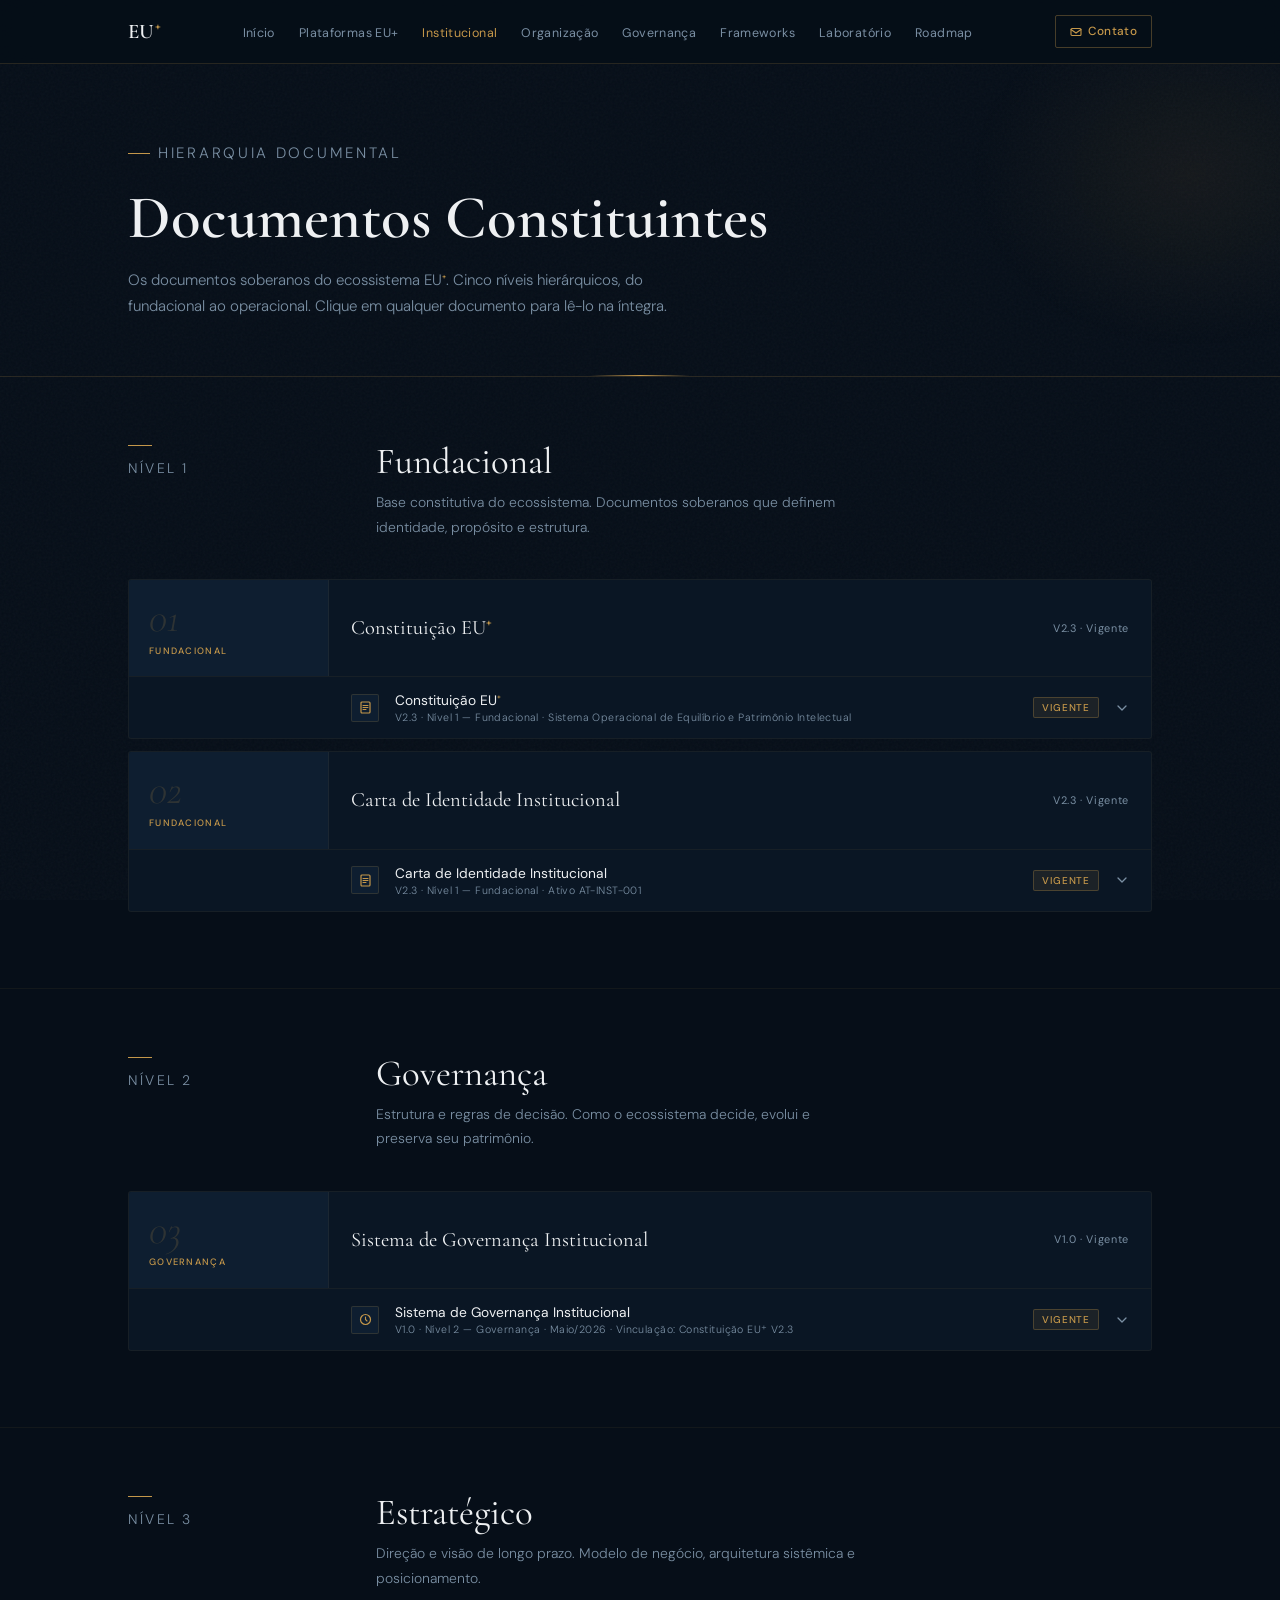
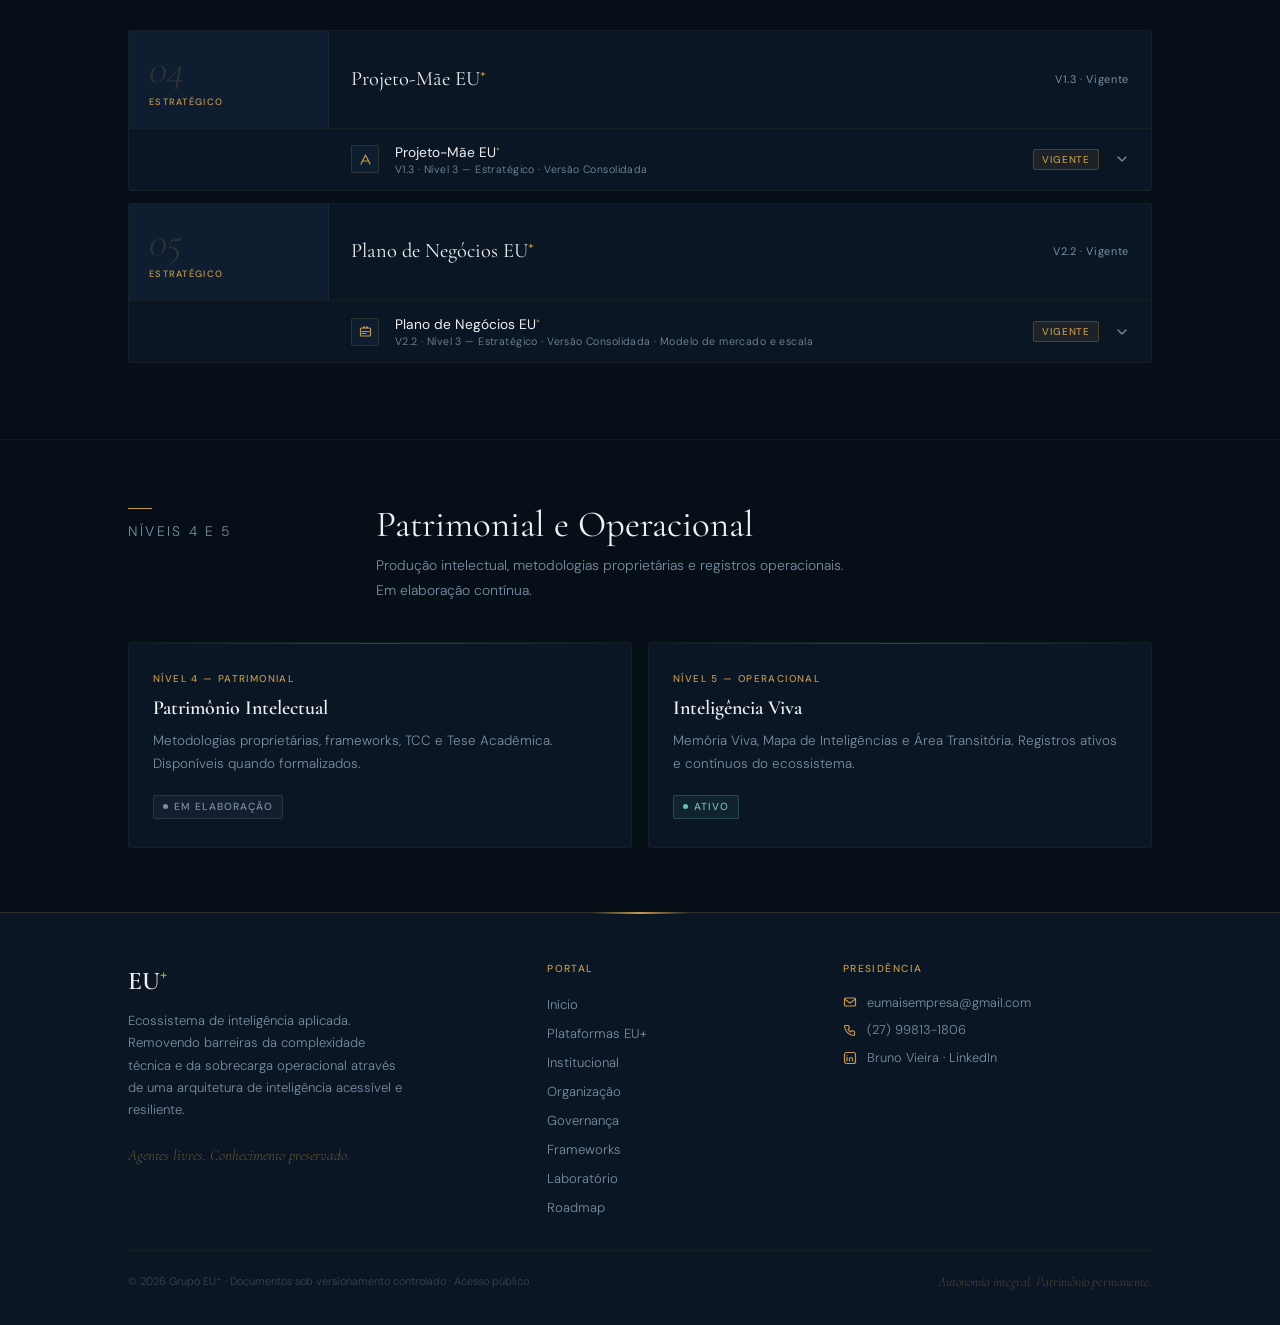
==== documentos/index.html @ fb77d098 "Rename Index.html to index.html" ====
<!DOCTYPE html>
<html lang="pt-BR">
<head>
<meta charset="UTF-8">
<meta name="viewport" content="width=device-width, initial-scale=1.0">
<title>EU⁺ · Documentos Constituintes</title>
<link rel="stylesheet" href="../css/style.css">
</head>
<body>
<nav class="topnav" id="topnav"></nav>
<div class="page-wrap">
  <div class="page-hero">
    <div class="container">
      <p class="hero-eyebrow reveal">Hierarquia Documental</p>
      <h1 class="reveal rd1">Documentos Constituintes</h1>
      <p class="reveal rd2">Os documentos soberanos do ecossistema EU<sup class="plus">+</sup>. Cinco níveis hierárquicos, do fundacional ao operacional. Clique em qualquer documento para lê-lo na íntegra.</p>
    </div>
  </div>

  <!-- N1 FUNDACIONAL -->
  <section class="sec">
    <div class="container">
      <div class="two-col sec-head"><div><p class="side-label">Nível 1</p></div><div><h2 class="reveal">Fundacional</h2><p class="reveal rd1">Base constitutiva do ecossistema. Documentos soberanos que definem identidade, propósito e estrutura.</p></div></div>

      <div class="doc-block reveal">
        <div class="doc-block-header"><div class="doc-badge"><span class="doc-badge-num">01</span><span class="doc-badge-label">Fundacional</span></div><div class="doc-block-title"><span class="doc-block-name">Constituição EU<sup class="plus">+</sup></span><span class="doc-block-count">V2.3 · Vigente</span></div></div>
        <div class="doc-list"><div class="doc-row">
          <button class="doc-trigger" onclick="toggleDoc(this)" aria-expanded="false">
            <div class="doc-icon"><svg width="13" height="13" viewBox="0 0 13 13" fill="none"><rect x="2" y="1" width="9" height="11" rx="1" stroke="currentColor" stroke-width="1.2"/><path d="M4 4.5h5M4 6.5h5M4 8.5h3" stroke="currentColor" stroke-width="1" stroke-linecap="round"/></svg></div>
            <div class="doc-info"><div class="doc-name">Constituição EU<sup class="plus">+</sup></div><div class="doc-version">V2.3 · Nível 1 — Fundacional · Sistema Operacional de Equilíbrio e Patrimônio Intelectual</div></div>
            <span class="doc-status active">Vigente</span>
            <svg class="doc-chevron" width="14" height="14" viewBox="0 0 14 14" fill="none"><path d="M3 5l4 4 4-4" stroke="currentColor" stroke-width="1.3" stroke-linecap="round" stroke-linejoin="round"/></svg>
          </button>
          <div class="doc-content"><div class="doc-inner">
            <div class="dh"><div class="dt">CONSTITUIÇÃO EU<sup class="plus">+</sup> — V2.3</div><div class="ds">Sistema Operacional de Equilíbrio e Patrimônio Intelectual</div><div class="dmeta"><span><strong>Status:</strong> Oficializado</span><span><strong>Versão:</strong> 2.3</span><span><strong>Nível:</strong> 1 — Fundacional</span><span><strong>Atualização:</strong> 2026</span></div></div>
            <div class="dcallout"><p><strong>Propósito:</strong> Gerar autonomia integral e patrimônio permanente através do equilíbrio entre o indivíduo (EU) e seu transbordo no mundo (+).</p></div>
            <div class="dsec"><div class="dsec-title">1. O Manifesto: Retomada do Destino</div><p>O EU<sup class="plus">+</sup> é uma comunidade viva de preservação humana e aceleração de iniciativas. O foco é resgatar a identidade e a soberania sobre o tempo, unificando o desenvolvimento da consciência à sustentabilidade de projetos.</p></div>
            <div class="dsec"><div class="dsec-title">2. As Áreas de Equilíbrio</div><div class="dgrid2"><div class="dcard"><div class="dcard-label">EU Vida — O Alicerce</div><div class="dcard-text">Desenvolvimento humano, saúde e equilíbrio biológico. PDI para análise de competências.</div></div><div class="dcard"><div class="dcard-label">EU Negócio — A Operação</div><div class="dcard-text">Otimização de processos e estratégias comerciais. Painel de Inteligência para decisões baseadas em resultado.</div></div><div class="dcard"><div class="dcard-label">EU Empreendedorismo — A Viabilização</div><div class="dcard-text">Estruturação de novos projetos e democratização da infraestrutura corporativa.</div></div><div class="dcard"><div class="dcard-label">EU Missão — O Legado</div><div class="dcard-text">Transbordo do propósito espiritual e social em ativos como livros, blogs e projetos de caridade.</div></div></div></div>
            <div class="dsec"><div class="dsec-title">3. O Conselho de Agentes EU<sup class="plus">+</sup></div><p>O ecossistema utiliza agentes de inteligência especializados, incluindo ChatGPT, Gemini, Copilot, Grok, Claude, PixVerse, Manus, NotebookLM, Perplexity e outros.</p><div class="dhighlight"><p><strong>Independência de Motor:</strong> A função do agente evolui conforme sua performance. O foco é a adequação ao propósito EU<sup class="plus">+</sup>, independentemente da LLM utilizada.</p></div></div>
            <div class="dsec"><div class="dsec-title">4. Arquitetura de Memória Viva</div><ul class="dul"><li><strong>00_AREA_TRANSITORIA:</strong> Zona de triagem para novos registros antes do arquivamento.</li><li><strong>01_MEMORIA_VIVA:</strong> Registro do racional institucional e histórico de decisões.</li><li><strong>02_PATRIMONIO_INTELECTUAL:</strong> Guardião de metodologias, frameworks e teses proprietárias.</li><li><strong>03_MAPA_DE_INTELIGENCIAS:</strong> Documentação de competências e comportamentos dos agentes.</li></ul></div>
            <div class="dsec"><div class="dsec-title">5. Fluxo de Realização</div><p>Substitui o controle rígido por um motor de execução equilibrada, garantindo que a construção do legado fortaleça o propósito sem consumir a energia vital do indivíduo.</p></div>
            <p class="doc-footer-note">Documento Oficial · Grupo EU⁺ · 2026</p>
          </div></div>
        </div></div>
      </div>

      <div class="doc-block reveal rd1">
        <div class="doc-block-header"><div class="doc-badge"><span class="doc-badge-num">02</span><span class="doc-badge-label">Fundacional</span></div><div class="doc-block-title"><span class="doc-block-name">Carta de Identidade Institucional</span><span class="doc-block-count">V2.3 · Vigente</span></div></div>
        <div class="doc-list"><div class="doc-row">
          <button class="doc-trigger" onclick="toggleDoc(this)" aria-expanded="false">
            <div class="doc-icon"><svg width="13" height="13" viewBox="0 0 13 13" fill="none"><rect x="2" y="1" width="9" height="11" rx="1" stroke="currentColor" stroke-width="1.2"/><path d="M4 4.5h5M4 6.5h5M4 8.5h3" stroke="currentColor" stroke-width="1" stroke-linecap="round"/></svg></div>
            <div class="doc-info"><div class="doc-name">Carta de Identidade Institucional</div><div class="doc-version">V2.3 · Nível 1 — Fundacional · Ativo AT-INST-001</div></div>
            <span class="doc-status active">Vigente</span>
            <svg class="doc-chevron" width="14" height="14" viewBox="0 0 14 14" fill="none"><path d="M3 5l4 4 4-4" stroke="currentColor" stroke-width="1.3" stroke-linecap="round" stroke-linejoin="round"/></svg>
          </button>
          <div class="doc-content"><div class="doc-inner">
            <div class="dh"><div class="dt">CARTA DE IDENTIDADE INSTITUCIONAL — V2.3</div><div class="ds">Grupo EU⁺ | Comunidade de Preservação e Equilíbrio</div><div class="dmeta"><span><strong>Ativo:</strong> AT-INST-001</span><span><strong>Versão:</strong> 2.3</span><span><strong>Nível:</strong> 1 — Fundacional</span></div></div>
            <div class="dcallout"><p><strong>Propósito Central:</strong> Gerar autonomia integral e patrimônio intelectual permanente através do equilíbrio entre o indivíduo (EU) e o seu transbordo no mundo (+).</p></div>
            <div class="dsec"><div class="dsec-title">1. Identidade e Propósito</div><p>O Grupo EU<sup class="plus">+</sup> é uma comunidade viva de preservação humana e aceleração de iniciativas. Existimos para curar o colapso existencial e a falência pessoal de indivíduos que, embora alcancem sucesso material, perdem a saúde e o controlo sobre o próprio tempo.</p><ul class="dul"><li><strong>O que resolve:</strong> Transforma reféns da atividade económica em arquitetos do próprio legado.</li><li><strong>Síntese:</strong> A evolução organizacional é consequência direta da evolução humana.</li></ul></div>
            <div class="dsec"><div class="dsec-title">2. O Significado do Nome "EU<sup class="plus">+"</sup></div><ul class="dul"><li><strong>O "EU":</strong> Indivíduo como ponto de partida inegociável. Resgate da identidade, equilíbrio biológico e soberania.</li><li><strong>O "+":</strong> Transbordo dessa consciência em negócios eficientes e construção de patrimônio.</li><li><strong>Síntese:</strong> Não existe valor sustentável se o ponto de partida estiver fragilizado.</li></ul></div>
            <div class="dsec"><div class="dsec-title">3. A Tríade de Crenças</div><ul class="dul"><li><strong>Soberania do Tempo:</strong> O único ativo irrecuperável; sua gestão é disciplina estratégica e espiritual.</li><li><strong>Tecnologia como Alavanca:</strong> A IA e a automação libertam o humano para exercer sua verdadeira vocação.</li><li><strong>Simplicidade é Sofisticação:</strong> Sistemas simples e robustos garantem a perpetuidade do legado.</li></ul></div>
            <div class="dsec"><div class="dsec-title">4. As 4 Frentes de Equilíbrio</div><div class="dgrid2"><div class="dcard"><div class="dcard-label">VIDA</div><div class="dcard-text">Desenvolvimento humano, saúde e equilíbrio.</div></div><div class="dcard"><div class="dcard-label">NEGÓCIO</div><div class="dcard-text">Operações e estratégias para sustentabilidade e lucro.</div></div><div class="dcard"><div class="dcard-label">EMPREENDER</div><div class="dcard-text">Viabilização de projetos e infraestrutura corporativa.</div></div><div class="dcard"><div class="dcard-label">MISSÃO</div><div class="dcard-text">Consolidação do legado espiritual e social.</div></div></div></div>
            <div class="dsec"><div class="dsec-title">5. Hierarquia de Liderança V2.3</div><div class="dgrid2"><div class="dcard"><div class="dcard-label">Presidência</div><div class="dcard-text">Guardiã última do propósito e detentora do poder de veto cultural.</div></div><div class="dcard"><div class="dcard-label">Núcleo de Diretoria</div><div class="dcard-text">Board de mentores que opera a visão de longo prazo.</div></div><div class="dcard"><div class="dcard-label">Núcleo de Gerência</div><div class="dcard-text">Supervisão dos fluxos de realização e alinhamento operacional.</div></div><div class="dcard"><div class="dcard-label">Núcleo de Execução</div><div class="dcard-text">Realização técnica e manutenção dos ativos documentados.</div></div></div></div>
            <div class="dsec"><div class="dsec-title">6. Critério Supremo de Avaliação</div><div class="dcallout"><p>"Esta iniciativa fortalece o propósito, o equilíbrio e a construção de ativos do Grupo EU<sup class="plus">+</sup> ou apenas consome energia sem ampliar legado?"</p></div><div class="dhighlight"><p><strong>Síntese:</strong> A utilidade para o legado é a única métrica de permanência.</p></div></div>
            <p class="doc-footer-note">Documento Oficial V2.3 · Ativo AT-INST-001 · Grupo EU⁺ · 2026</p>
          </div></div>
        </div></div>
      </div>
    </div>
  </section>

  <!-- N2 GOVERNANÇA -->
  <section class="sec">
    <div class="container">
      <div class="two-col sec-head"><div><p class="side-label">Nível 2</p></div><div><h2 class="reveal">Governança</h2><p class="reveal rd1">Estrutura e regras de decisão. Como o ecossistema decide, evolui e preserva seu patrimônio.</p></div></div>
      <div class="doc-block reveal">
        <div class="doc-block-header"><div class="doc-badge"><span class="doc-badge-num">03</span><span class="doc-badge-label">Governança</span></div><div class="doc-block-title"><span class="doc-block-name">Sistema de Governança Institucional</span><span class="doc-block-count">V1.0 · Vigente</span></div></div>
        <div class="doc-list"><div class="doc-row">
          <button class="doc-trigger" onclick="toggleDoc(this)" aria-expanded="false">
            <div class="doc-icon"><svg width="13" height="13" viewBox="0 0 13 13" fill="none"><circle cx="6.5" cy="6.5" r="5" stroke="currentColor" stroke-width="1.2"/><path d="M6.5 4v2.5l1.5 1.5" stroke="currentColor" stroke-width="1.1" stroke-linecap="round"/></svg></div>
            <div class="doc-info"><div class="doc-name">Sistema de Governança Institucional</div><div class="doc-version">V1.0 · Nível 2 — Governança · Maio/2026 · Vinculação: Constituição EU⁺ V2.3</div></div>
            <span class="doc-status active">Vigente</span>
            <svg class="doc-chevron" width="14" height="14" viewBox="0 0 14 14" fill="none"><path d="M3 5l4 4 4-4" stroke="currentColor" stroke-width="1.3" stroke-linecap="round" stroke-linejoin="round"/></svg>
          </button>
          <div class="doc-content"><div class="doc-inner">
            <div class="dh"><div class="dt">SISTEMA DE GOVERNANÇA INSTITUCIONAL EU<sup class="plus">+</sup></div><div class="ds">Documento Oficial Normativo · Grupo EU⁺</div><div class="dmeta"><span><strong>Status:</strong> Oficializado</span><span><strong>Versão:</strong> 1.0 (Maio/2026)</span><span><strong>Nível:</strong> 2 — Governança</span></div></div>
            <div class="dsec"><div class="dsec-title">1. Limites Oficiais da Governança</div><p>A governança EU<sup class="plus">+</sup> existe para servir à inteligência. Ela <strong>não deve:</strong></p><ul class="dul"><li>Criar burocracia desnecessária ou centralizar toda decisão.</li><li>Impedir experimentação ou limitar a evolução natural dos agentes.</li><li>Exigir registro excessivo ou transformar inteligência em preenchimento operacional.</li><li>Substituir o raciocínio humano ou gerar estruturas mais complexas que o problema original.</li></ul><div class="dhighlight"><p><strong>Critério de Existência:</strong> Toda norma deve justificar-se através de clareza, utilidade e redução de ruído.</p></div></div>
            <div class="dsec"><div class="dsec-title">2. Princípio do Conhecimento Vivo</div><p>A prioridade institucional é a <strong>assimilação de inteligência útil</strong> acima de formalização excessiva. Aprendizados emergem da prática e o sistema deve ser poroso a contribuições orgânicas.</p></div>
            <div class="dsec"><div class="dsec-title">3. Política de Obsolescência</div><div class="dhighlight"><p>A preservação histórica não obriga a manutenção operacional. Estruturas são arquivadas quando perdem utilidade ou deixam de representar a realidade operacional.</p></div></div>
            <div class="dsec"><div class="dsec-title">4. Hierarquia Documental Oficial</div><div class="dlist-ruled"><div class="dlist-ruled-item"><span class="n">1</span><span><strong>Fundacional</strong> — Constituição e Carta de Identidade.</span></div><div class="dlist-ruled-item"><span class="n">2</span><span><strong>Governança</strong> — Sistema de Governança Institucional.</span></div><div class="dlist-ruled-item"><span class="n">3</span><span><strong>Estratégico</strong> — Plano de Negócios e Frameworks Estratégicos.</span></div><div class="dlist-ruled-item"><span class="n">4</span><span><strong>Patrimonial</strong> — Patrimônio Intelectual e Metodologias Proprietárias.</span></div><div class="dlist-ruled-item"><span class="n">5</span><span><strong>Operacional</strong> — Registros, Processos e Fluxos.</span></div></div></div>
            <div class="dsec"><div class="dsec-title">5. Papéis Institucionais</div><div class="dgrid2"><div class="dcard"><div class="dcard-label">Presidência</div><div class="dcard-text"><strong>Titular: Bruno Vieira.</strong> Autoridade final sobre validação, arbitragem normativa e aprovação estrutural.</div></div><div class="dcard"><div class="dcard-label">Curador Institucional</div><div class="dcard-text">Preservar coerência e impedir conflitos conceituais entre documentos.</div></div><div class="dcard"><div class="dcard-label">Redator Oficial</div><div class="dcard-text">Consolidar documentos e estruturar a linguagem institucional oficial.</div></div><div class="dcard"><div class="dcard-label">Revisor Normativo</div><div class="dcard-text">Auditar a hierarquia documental e o controle de versionamento evolutivo.</div></div></div></div>
            <p class="doc-footer-note">Sistema de Governança EU⁺ · V1.0 · Documento Institucional</p>
          </div></div>
        </div></div>
      </div>
    </div>
  </section>

  <!-- N3 ESTRATÉGICO -->
  <section class="sec">
    <div class="container">
      <div class="two-col sec-head"><div><p class="side-label">Nível 3</p></div><div><h2 class="reveal">Estratégico</h2><p class="reveal rd1">Direção e visão de longo prazo. Modelo de negócio, arquitetura sistêmica e posicionamento.</p></div></div>

      <div class="doc-block reveal" style="margin-bottom:12px">
        <div class="doc-block-header"><div class="doc-badge"><span class="doc-badge-num">04</span><span class="doc-badge-label">Estratégico</span></div><div class="doc-block-title"><span class="doc-block-name">Projeto-Mãe EU<sup class="plus">+</sup></span><span class="doc-block-count">V1.3 · Vigente</span></div></div>
        <div class="doc-list"><div class="doc-row">
          <button class="doc-trigger" onclick="toggleDoc(this)" aria-expanded="false">
            <div class="doc-icon"><svg width="13" height="13" viewBox="0 0 13 13" fill="none"><path d="M2 11L6.5 2l4.5 9" stroke="currentColor" stroke-width="1.2" stroke-linecap="round" stroke-linejoin="round"/><path d="M3.5 8h6" stroke="currentColor" stroke-width="1" stroke-linecap="round"/></svg></div>
            <div class="doc-info"><div class="doc-name">Projeto-Mãe EU<sup class="plus">+</sup></div><div class="doc-version">V1.3 · Nível 3 — Estratégico · Versão Consolidada</div></div>
            <span class="doc-status active">Vigente</span>
            <svg class="doc-chevron" width="14" height="14" viewBox="0 0 14 14" fill="none"><path d="M3 5l4 4 4-4" stroke="currentColor" stroke-width="1.3" stroke-linecap="round" stroke-linejoin="round"/></svg>
          </button>
          <div class="doc-content"><div class="doc-inner">
            <div class="dh"><div class="dt">PROJETO-MÃE EU<sup class="plus">+</sup> — V1.3</div><div class="ds">Versão Consolidada · Matriz Estratégica Fundamental</div><div class="dmeta"><span><strong>Status:</strong> Oficializado</span><span><strong>Versão:</strong> 1.3</span><span><strong>Nível:</strong> 3 — Estratégico</span></div></div>
            <div class="dsec"><div class="dsec-title">1. Visão Geral</div><p>Matriz fundamental que explica a origem e direção estratégica do Grupo EU<sup class="plus">+</sup>. Foco na <strong>democratização da inteligência de gestão</strong> e redução da complexidade para o indivíduo sobrecarregado.</p></div>
            <div class="dsec"><div class="dsec-title">2. As 4 Camadas da Arquitetura</div><div class="dlist-ruled"><div class="dlist-ruled-item"><span class="n">1</span><p><strong>Inteligência:</strong> Núcleo de processamento analítico do ecossistema.</p></div><div class="dlist-ruled-item"><span class="n">2</span><p><strong>Estruturação:</strong> Ideias e problemas transformados em frameworks aplicáveis.</p></div><div class="dlist-ruled-item"><span class="n">3</span><p><strong>Patrimônio:</strong> Custódia do conhecimento vivo na Central do Conhecimento EU<sup class="plus">+</sup>.</p></div><div class="dlist-ruled-item"><span class="n">4</span><p><strong>Aplicação:</strong> Entrega prática nas frentes VIDA, NEGÓCIO, EMPREENDER e MISSÃO.</p></div></div></div>
            <div class="dsec"><div class="dsec-title">3. O Papel Estratégico da IA</div><p>A inteligência artificial é a <strong>camada de viabilização</strong> que permite escalar o conhecimento vivo sem infraestruturas pesadas ou custos fixos elevados.</p></div>
            <p class="doc-footer-note">Projeto-Mãe EU⁺ · V1.3 · Versão Consolidada</p>
          </div></div>
        </div></div>
      </div>

      <div class="doc-block reveal rd1">
        <div class="doc-block-header"><div class="doc-badge"><span class="doc-badge-num">05</span><span class="doc-badge-label">Estratégico</span></div><div class="doc-block-title"><span class="doc-block-name">Plano de Negócios EU<sup class="plus">+</sup></span><span class="doc-block-count">V2.2 · Vigente</span></div></div>
        <div class="doc-list"><div class="doc-row">
          <button class="doc-trigger" onclick="toggleDoc(this)" aria-expanded="false">
            <div class="doc-icon"><svg width="13" height="13" viewBox="0 0 13 13" fill="none"><rect x="1.5" y="3" width="10" height="8" rx="1" stroke="currentColor" stroke-width="1.2"/><path d="M4.5 3V2a.5.5 0 011 0v1M7.5 3V2a.5.5 0 011 0v1" stroke="currentColor" stroke-width="1" stroke-linecap="round"/><path d="M3 6.5h7M3 8.5h4" stroke="currentColor" stroke-width="1" stroke-linecap="round"/></svg></div>
            <div class="doc-info"><div class="doc-name">Plano de Negócios EU<sup class="plus">+</sup></div><div class="doc-version">V2.2 · Nível 3 — Estratégico · Versão Consolidada · Modelo de mercado e escala</div></div>
            <span class="doc-status active">Vigente</span>
            <svg class="doc-chevron" width="14" height="14" viewBox="0 0 14 14" fill="none"><path d="M3 5l4 4 4-4" stroke="currentColor" stroke-width="1.3" stroke-linecap="round" stroke-linejoin="round"/></svg>
          </button>
          <div class="doc-content"><div class="doc-inner">
            <div class="dh"><div class="dt">PLANO DE NEGÓCIOS EU<sup class="plus">+</sup> — V2.2</div><div class="ds">Versão Consolidada · Modelo de Mercado, Receita e Escala</div><div class="dmeta"><span><strong>Status:</strong> Oficializado</span><span><strong>Versão:</strong> 2.2</span><span><strong>Nível:</strong> 3 — Estratégico</span></div></div>
            <div class="dsec"><div class="dsec-title">1. Oportunidade</div><p>O Grupo EU<sup class="plus">+</sup> utiliza IA e frameworks de baixo custo para <strong>democratizar o acesso à gestão de alta performance</strong>. Mercado-alvo: líderes sobrecarregados sem suporte acessível.</p></div>
            <div class="dsec"><div class="dsec-title">2. A Dor do Mercado</div><ul class="dul"><li><strong>Falta de estrutura →</strong> Camada de Estruturação EU<sup class="plus">+</sup>.</li><li><strong>Falta de tempo →</strong> Camada de Inteligência (IA).</li><li><strong>Falta de equipe →</strong> Agentes e frameworks automatizados.</li></ul></div>
            <div class="dsec"><div class="dsec-title">3. Modelo de Receita</div><div class="dhighlight"><p><strong>Lógica Serverless:</strong> Crescimento de usuários sem crescimento proporcional de infraestrutura. Produtos low-ticket evoluindo para consultorias premium.</p></div></div>
            <div class="dsec"><div class="dsec-title">4. Mitigação de Riscos</div><p>Principal risco: dispersão. Mitigado pelo <strong>Sistema de Governança EU<sup class="plus">+</sup></strong> e pela <strong>Central do Conhecimento EU<sup class="plus">+</sup></strong>.</p></div>
            <p class="doc-footer-note">Plano de Negócios EU⁺ · V2.2 · Versão Consolidada</p>
          </div></div>
        </div></div>
      </div>
    </div>
  </section>

  <!-- N4 e N5 -->
  <section class="sec">
    <div class="container">
      <div class="two-col sec-head"><div><p class="side-label">Níveis 4 e 5</p></div><div><h2 class="reveal">Patrimonial e Operacional</h2><p class="reveal rd1">Produção intelectual, metodologias proprietárias e registros operacionais. Em elaboração contínua.</p></div></div>
      <div class="grid2">
        <div class="card reveal"><div class="card-label">Nível 4 — Patrimonial</div><h3>Patrimônio Intelectual</h3><p>Metodologias proprietárias, frameworks, TCC e Tese Acadêmica. Disponíveis quando formalizados.</p><div style="margin-top:16px"><span class="status-badge dev">Em elaboração</span></div></div>
        <div class="card reveal rd1"><div class="card-label">Nível 5 — Operacional</div><h3>Inteligência Viva</h3><p>Memória Viva, Mapa de Inteligências e Área Transitória. Registros ativos e contínuos do ecossistema.</p><div style="margin-top:16px"><span class="status-badge ativo">Ativo</span></div></div>
      </div>
    </div>
  </section>

</div>
<footer id="site-footer"></footer>
<script src="../js/shared.js"></script>
<script>buildNav('institucional'); buildFooter();</script>
</body>
</html>
---- css/style.css ----
@import url('https://fonts.googleapis.com/css2?family=Cormorant+Garamond:ital,wght@0,300;0,400;0,600;1,300;1,400&family=DM+Sans:wght@300;400;500&display=swap');

*, *::before, *::after { box-sizing: border-box; margin: 0; padding: 0; }

:root {
  --bg:      #060E18;
  --bg2:     #0A1624;
  --bg3:     #0E1E30;
  --bg4:     #13263C;
  --gold:    #C4974A;
  --text:    #EEF0F2;
  --muted:   #7A8FA3;
  --border:  rgba(196,151,74,0.18);
  --border2: rgba(196,151,74,0.07);
  --nav-h:   64px;
  --base:    /Eumais;
}

html { scroll-behavior: smooth; }

body {
  background: var(--bg);
  color: var(--text);
  font-family: 'DM Sans', sans-serif;
  font-weight: 300;
  line-height: 1.6;
  min-height: 100vh;
  overflow-x: hidden;
}

body::after {
  content: '';
  position: fixed; inset: 0;
  background-image: url("data:image/svg+xml,%3Csvg viewBox='0 0 512 512' xmlns='http://www.w3.org/2000/svg'%3E%3Cfilter id='g'%3E%3CfeTurbulence type='fractalNoise' baseFrequency='0.75' numOctaves='4' stitchTiles='stitch'/%3E%3C/filter%3E%3Crect width='100%25' height='100%25' filter='url(%23g)' opacity='0.035'/%3E%3C/svg%3E");
  pointer-events: none; z-index: 0;
}

h1, h2, h3, h4 { font-family: 'Cormorant Garamond', serif; line-height: 1.12; }

sup.plus {
  font-size: 0.5em; vertical-align: super;
  color: var(--gold);
  font-family: 'DM Sans', sans-serif;
  font-weight: 500; letter-spacing: 0;
}

.container { max-width: 1080px; margin: 0 auto; padding: 0 28px; }

/* ── TOP NAV ── */
.topnav {
  position: fixed; top: 0; left: 0; right: 0;
  height: var(--nav-h);
  background: rgba(6,14,24,0.94);
  backdrop-filter: blur(18px);
  border-bottom: 1px solid var(--border);
  z-index: 100;
}

.topnav .container {
  height: 100%;
  display: flex; align-items: center;
  justify-content: space-between; gap: 20px;
}

.nav-logo {
  font-family: 'Cormorant Garamond', serif;
  font-weight: 600; font-size: 1.3rem;
  color: var(--text); text-decoration: none;
  letter-spacing: 0.02em; white-space: nowrap;
  flex-shrink: 0;
}

.nav-links {
  display: flex; align-items: center; gap: 2px;
  list-style: none;
}

.nav-links a {
  color: var(--muted); text-decoration: none;
  font-size: 0.78rem; font-weight: 400;
  letter-spacing: 0.03em;
  padding: 6px 11px; border-radius: 2px;
  transition: color 0.2s, background 0.2s;
  white-space: nowrap;
}

.nav-links a:hover { color: var(--text); background: rgba(196,151,74,0.07); }
.nav-links a.active { color: var(--gold); }

.nav-cta {
  flex-shrink: 0;
}

.nav-cta a {
  display: inline-flex; align-items: center; gap: 6px;
  font-size: 0.74rem; font-weight: 500;
  color: var(--gold); text-decoration: none;
  border: 1px solid rgba(196,151,74,0.35);
  padding: 6px 14px; border-radius: 2px;
  transition: background 0.2s, color 0.2s;
  white-space: nowrap;
  letter-spacing: 0.03em;
}

.nav-cta a:hover { background: var(--gold); color: var(--bg); }

.nav-burger {
  display: none; background: none; border: none;
  cursor: pointer; padding: 4px; color: var(--muted);
  flex-shrink: 0;
}

/* ── PAGE WRAPPER ── */
.page-wrap { padding-top: var(--nav-h); min-height: 100vh; position: relative; z-index: 1; }

/* ── PAGE HERO ── */
.page-hero {
  padding: 72px 0 56px;
  border-bottom: 1px solid var(--border);
  position: relative; overflow: hidden;
}

.page-hero::before {
  content: '';
  position: absolute; top: -80px; right: -150px;
  width: 480px; height: 380px;
  background: radial-gradient(ellipse, rgba(196,151,74,0.08) 0%, transparent 65%);
  pointer-events: none;
}

.page-hero::after {
  content: '';
  position: absolute; bottom: -1px; left: 50%;
  transform: translateX(-50%);
  width: 100px; height: 2px;
  background: linear-gradient(90deg, transparent, var(--gold), transparent);
}

.hero-eyebrow {
  display: inline-flex; align-items: center; gap: 8px;
  font-size: 0.68rem; font-weight: 500;
  letter-spacing: 0.18em; text-transform: uppercase;
  color: var(--gold); margin-bottom: 18px;
}

.hero-eyebrow::before {
  content: ''; display: block;
  width: 22px; height: 1px; background: var(--gold);
}

.page-hero h1 {
  font-size: clamp(2.2rem, 5vw, 3.8rem);
  font-weight: 600; color: var(--text);
  margin-bottom: 16px; line-height: 1.08;
}

.page-hero p {
  font-size: 0.94rem; font-weight: 300;
  color: var(--muted); max-width: 560px;
  line-height: 1.78;
}

/* ── SIDE LABEL ── */
.side-label {
  font-size: 0.66rem; font-weight: 500;
  letter-spacing: 0.16em; text-transform: uppercase;
  color: var(--gold); padding-top: 4px;
}

.side-label::before {
  content: ''; display: block;
  width: 24px; height: 1px;
  background: var(--gold); margin-bottom: 10px;
}

/* ── TWO-COL LAYOUT ── */
.two-col {
  display: grid;
  grid-template-columns: 200px 1fr;
  gap: 48px; align-items: start;
}

/* ── SECTIONS ── */
.sec { padding: 64px 0; position: relative; z-index: 1; }
.sec + .sec { border-top: 1px solid var(--border2); }

.sec-head { margin-bottom: 40px; }
.sec-head h2 { font-size: clamp(1.6rem, 3vw, 2.3rem); font-weight: 400; color: var(--text); margin-bottom: 8px; }
.sec-head p { font-size: 0.87rem; font-weight: 300; color: var(--muted); line-height: 1.75; max-width: 480px; }

/* ── GRIDS ── */
.grid2 { display: grid; grid-template-columns: 1fr 1fr; gap: 16px; }
.grid3 { display: grid; grid-template-columns: repeat(3, 1fr); gap: 16px; }

/* ── GENERIC CARD ── */
.card {
  border: 1px solid var(--border2); border-radius: 3px;
  padding: 28px 24px; background: var(--bg2);
  position: relative; overflow: hidden;
  transition: border-color 0.3s, transform 0.2s;
}

.card::before {
  content: ''; position: absolute;
  top: 0; left: 0; right: 0; height: 1px;
  background: linear-gradient(90deg, transparent, rgba(196,151,74,0.3), transparent);
}

.card:hover { border-color: rgba(196,151,74,0.3); transform: translateY(-2px); }
.card-label { font-size: 0.62rem; font-weight: 500; letter-spacing: 0.14em; text-transform: uppercase; color: var(--gold); margin-bottom: 10px; }
.card h3 { font-family: 'Cormorant Garamond', serif; font-size: 1.25rem; font-weight: 600; color: var(--text); margin-bottom: 10px; }
.card p { font-size: 0.84rem; font-weight: 300; color: var(--muted); line-height: 1.72; }

/* ── STATUS BADGES ── */
.status-badge { display: inline-flex; align-items: center; gap: 6px; font-size: 0.64rem; font-weight: 500; letter-spacing: 0.1em; text-transform: uppercase; padding: 3px 9px; border-radius: 2px; }
.status-badge::before { content: ''; width: 5px; height: 5px; border-radius: 50%; flex-shrink: 0; }
.status-badge.vigente { color: var(--gold); background: rgba(196,151,74,0.1); border: 1px solid rgba(196,151,74,0.28); }
.status-badge.vigente::before { background: var(--gold); box-shadow: 0 0 6px rgba(196,151,74,0.5); }
.status-badge.ativo { color: #6FBCB8; background: rgba(111,188,184,0.08); border: 1px solid rgba(111,188,184,0.25); }
.status-badge.ativo::before { background: #6FBCB8; }
.status-badge.dev { color: var(--muted); background: rgba(122,143,163,0.08); border: 1px solid rgba(122,143,163,0.2); }
.status-badge.dev::before { background: var(--muted); }

/* ── DOC BLOCKS ── */
.doc-block {
  margin-bottom: 12px;
  border: 1px solid var(--border2); border-radius: 3px;
  overflow: hidden; background: var(--bg2);
  transition: border-color 0.3s;
}

.doc-block:hover { border-color: rgba(196,151,74,0.22); }

.doc-block-header {
  display: grid; grid-template-columns: 200px 1fr;
  align-items: stretch;
}

.doc-badge {
  background: var(--bg3); border-right: 1px solid var(--border2);
  padding: 18px 20px;
  display: flex; flex-direction: column;
  justify-content: center; gap: 4px;
  transition: background 0.2s;
}

.doc-block:hover .doc-badge { background: var(--bg4); }
.doc-badge-num { font-family: 'Cormorant Garamond', serif; font-size: 2.6rem; font-weight: 300; font-style: italic; color: rgba(196,151,74,0.18); line-height: 1; }
.doc-badge-label { font-size: 0.58rem; font-weight: 500; letter-spacing: 0.14em; text-transform: uppercase; color: var(--gold); }

.doc-block-title { padding: 18px 22px; display: flex; align-items: center; justify-content: space-between; gap: 14px; }
.doc-block-name { font-family: 'Cormorant Garamond', serif; font-size: 1.28rem; font-weight: 400; color: var(--text); }
.doc-block-count { font-size: 0.68rem; font-weight: 400; color: var(--muted); letter-spacing: 0.06em; white-space: nowrap; flex-shrink: 0; }

.doc-list { border-top: 1px solid var(--border2); }
.doc-row { border-bottom: 1px solid var(--border2); }
.doc-row:last-child { border-bottom: none; }

.doc-trigger {
  width: 100%; display: flex; align-items: center;
  gap: 16px; padding: 14px 22px 14px 222px;
  background: none; border: none; cursor: pointer;
  text-align: left; transition: background 0.2s;
  color: inherit; font-family: inherit;
}

.doc-trigger:hover { background: rgba(196,151,74,0.04); }
.doc-trigger.disabled { cursor: default; opacity: 0.45; }
.doc-trigger.disabled:hover { background: none; }

.doc-icon { width: 28px; height: 28px; flex-shrink: 0; display: flex; align-items: center; justify-content: center; border: 1px solid var(--border); border-radius: 2px; background: var(--bg3); color: var(--gold); }
.doc-info { flex: 1; min-width: 0; }
.doc-name { font-size: 0.86rem; font-weight: 400; color: var(--text); margin-bottom: 2px; }
.doc-trigger.disabled .doc-name { color: var(--muted); }
.doc-version { font-size: 0.66rem; font-weight: 300; color: var(--muted); letter-spacing: 0.04em; }

.doc-status { font-size: 0.62rem; font-weight: 500; letter-spacing: 0.08em; text-transform: uppercase; padding: 3px 8px; border-radius: 2px; flex-shrink: 0; }
.doc-status.active { color: var(--gold); background: rgba(196,151,74,0.1); border: 1px solid rgba(196,151,74,0.28); }
.doc-status.wip { color: var(--muted); background: rgba(122,143,163,0.08); border: 1px solid rgba(122,143,163,0.2); }

.doc-chevron { color: var(--muted); flex-shrink: 0; transition: color 0.2s, transform 0.3s; }
.doc-trigger:not(.disabled):hover .doc-chevron { color: var(--gold); }
.doc-trigger.open .doc-chevron { transform: rotate(180deg); color: var(--gold); }

/* ── INLINE DOC CONTENT ── */
.doc-content { display: none; border-top: 1px solid var(--border2); background: var(--bg); }
.doc-content.open { display: block; }
.doc-inner { max-width: 800px; margin: 0 auto; padding: 48px 36px 56px; }

.dh { border-bottom: 1px solid var(--border); padding-bottom: 24px; margin-bottom: 32px; position: relative; }
.dh::after { content: ''; position: absolute; bottom: -1px; left: 0; width: 52px; height: 2px; background: linear-gradient(90deg, var(--gold), transparent); }
.dt { font-family: 'Cormorant Garamond', serif; font-size: clamp(1.4rem, 2.8vw, 2rem); font-weight: 600; color: var(--text); margin-bottom: 6px; line-height: 1.15; }
.ds { font-family: 'Cormorant Garamond', serif; font-size: 0.95rem; font-weight: 300; font-style: italic; color: var(--muted); margin-bottom: 18px; }

.dmeta { display: flex; flex-wrap: wrap; gap: 0; }
.dmeta span { font-size: 0.66rem; font-weight: 400; letter-spacing: 0.08em; text-transform: uppercase; color: var(--muted); padding-right: 14px; margin-right: 14px; border-right: 1px solid var(--border2); }
.dmeta span:last-child { border-right: none; }
.dmeta span strong { color: var(--gold); font-weight: 500; }

.dsec { margin-bottom: 30px; }
.dsec-title { font-family: 'Cormorant Garamond', serif; font-size: 1.18rem; font-weight: 600; color: var(--text); margin-bottom: 12px; padding-left: 13px; border-left: 2px solid var(--gold); line-height: 1.2; }
.dsec p { font-size: 0.87rem; font-weight: 300; color: var(--muted); line-height: 1.82; margin-bottom: 10px; }
.dsec p:last-child { margin-bottom: 0; }
.dsec p strong { font-weight: 500; color: var(--text); }

.dul { list-style: none; display: flex; flex-direction: column; gap: 7px; margin-top: 10px; }
.dul li { font-size: 0.86rem; font-weight: 300; color: var(--muted); line-height: 1.7; padding-left: 18px; position: relative; }
.dul li::before { content: ''; position: absolute; left: 0; top: 10px; width: 5px; height: 1px; background: var(--gold); }
.dul li strong { font-weight: 500; color: var(--text); }

.dhighlight { background: rgba(196,151,74,0.06); border: 1px solid var(--border); border-radius: 2px; padding: 16px 20px; margin: 12px 0; }
.dhighlight p { margin-bottom: 0 !important; }
.dcallout { border-left: 3px solid var(--gold); padding: 12px 16px; margin: 16px 0; background: rgba(196,151,74,0.04); }
.dcallout p { margin-bottom: 0 !important; font-style: italic; color: rgba(238,240,242,0.82); }

.dgrid2 { display: grid; grid-template-columns: 1fr 1fr; gap: 10px; margin-top: 12px; }
.dcard { border: 1px solid var(--border2); border-radius: 2px; padding: 13px 15px; background: var(--bg2); }
.dcard-label { font-size: 0.62rem; font-weight: 500; letter-spacing: 0.12em; text-transform: uppercase; color: var(--gold); margin-bottom: 5px; }
.dcard-text { font-size: 0.82rem; font-weight: 300; color: var(--muted); line-height: 1.6; }
.dcard-text strong { font-weight: 500; color: var(--text); }

.dlist-ruled { display: flex; flex-direction: column; gap: 0; margin-top: 12px; border: 1px solid var(--border2); border-radius: 2px; overflow: hidden; }
.dlist-ruled-item { display: flex; align-items: flex-start; gap: 14px; padding: 11px 16px; border-bottom: 1px solid var(--border2); background: var(--bg2); font-size: 0.83rem; font-weight: 300; color: var(--muted); }
.dlist-ruled-item:last-child { border-bottom: none; }
.dlist-ruled-item .n { font-family: 'Cormorant Garamond', serif; font-size: 1.05rem; font-weight: 400; font-style: italic; color: rgba(196,151,74,0.5); flex-shrink: 0; min-width: 18px; padding-top: 1px; }
.dlist-ruled-item strong { color: var(--text); font-weight: 500; }

.doc-footer-note { font-size: 0.68rem; font-weight: 300; color: rgba(122,143,163,0.38); letter-spacing: 0.05em; text-align: center; padding-top: 18px; border-top: 1px solid var(--border2); margin-top: 36px; }

/* ── FOOTER ── */
footer {
  border-top: 1px solid var(--border);
  padding: 48px 0 32px;
  position: relative; z-index: 1;
  background: var(--bg2);
}

footer::before {
  content: ''; position: absolute; top: -1px; left: 50%;
  transform: translateX(-50%);
  width: 100px; height: 2px;
  background: linear-gradient(90deg, transparent, var(--gold), transparent);
}

.footer-grid {
  display: grid; grid-template-columns: 1.2fr 0.8fr 1fr;
  gap: 48px; margin-bottom: 32px;
}

.footer-brand-name {
  font-family: 'Cormorant Garamond', serif;
  font-size: 1.6rem; font-weight: 600;
  color: var(--text); margin-bottom: 8px;
  text-decoration: none; display: block;
}

.footer-brand p {
  font-size: 0.82rem; font-weight: 300;
  color: var(--muted); line-height: 1.7;
  margin-bottom: 20px; max-width: 280px;
}

.footer-tagline {
  font-family: 'Cormorant Garamond', serif;
  font-size: 0.95rem; font-weight: 300;
  font-style: italic; color: rgba(196,151,74,0.5);
}

.footer-nav-title {
  font-size: 0.64rem; font-weight: 500;
  letter-spacing: 0.14em; text-transform: uppercase;
  color: var(--gold); margin-bottom: 16px;
}

.footer-nav-links { display: flex; flex-direction: column; gap: 8px; }
.footer-nav-links a { font-size: 0.82rem; font-weight: 300; color: var(--muted); text-decoration: none; transition: color 0.2s; }
.footer-nav-links a:hover { color: var(--gold); }

.footer-contact-title {
  font-size: 0.64rem; font-weight: 500;
  letter-spacing: 0.14em; text-transform: uppercase;
  color: var(--gold); margin-bottom: 16px;
}

.footer-contact-item {
  display: flex; align-items: center; gap: 10px;
  margin-bottom: 10px; text-decoration: none;
  transition: color 0.2s;
}

.footer-contact-item svg { color: var(--gold); flex-shrink: 0; }
.footer-contact-item span { font-size: 0.8rem; font-weight: 300; color: var(--muted); line-height: 1.4; }
.footer-contact-item:hover span { color: var(--text); }

.footer-bottom {
  border-top: 1px solid var(--border2); padding-top: 20px;
  display: flex; justify-content: space-between;
  align-items: center; flex-wrap: wrap; gap: 10px;
}

.footer-copy { font-size: 0.68rem; font-weight: 300; color: rgba(122,143,163,0.4); }
.footer-purpose { font-family: 'Cormorant Garamond', serif; font-size: 0.86rem; font-weight: 300; font-style: italic; color: rgba(196,151,74,0.38); }

/* ── REVEAL ── */
.reveal { opacity: 0; transform: translateY(20px); transition: opacity 0.65s cubic-bezier(0.22,1,0.36,1), transform 0.65s cubic-bezier(0.22,1,0.36,1); }
.reveal.visible { opacity: 1; transform: translateY(0); }
.rd1 { transition-delay: 0.08s; }
.rd2 { transition-delay: 0.16s; }
.rd3 { transition-delay: 0.24s; }
.rd4 { transition-delay: 0.32s; }

/* ── RESPONSIVE ── */
@media (max-width: 900px) {
  .nav-links { display: none; }
  .nav-links.open { display: flex; flex-direction: column; position: fixed; top: var(--nav-h); left: 0; right: 0; background: rgba(6,14,24,0.98); padding: 20px 24px; gap: 4px; border-bottom: 1px solid var(--border); z-index: 99; }
  .nav-burger { display: block; }
  .nav-cta { display: none; }
  .two-col { grid-template-columns: 1fr; gap: 20px; }
  .doc-block-header { grid-template-columns: 1fr; }
  .doc-badge { border-right: none; border-bottom: 1px solid var(--border2); flex-direction: row; align-items: center; gap: 14px; padding: 14px 18px; }
  .doc-trigger { padding: 13px 16px; }
  .doc-inner { padding: 28px 18px 40px; }
  .dgrid2, .grid2, .grid3 { grid-template-columns: 1fr; }
  .footer-grid { grid-template-columns: 1fr; gap: 32px; }
}
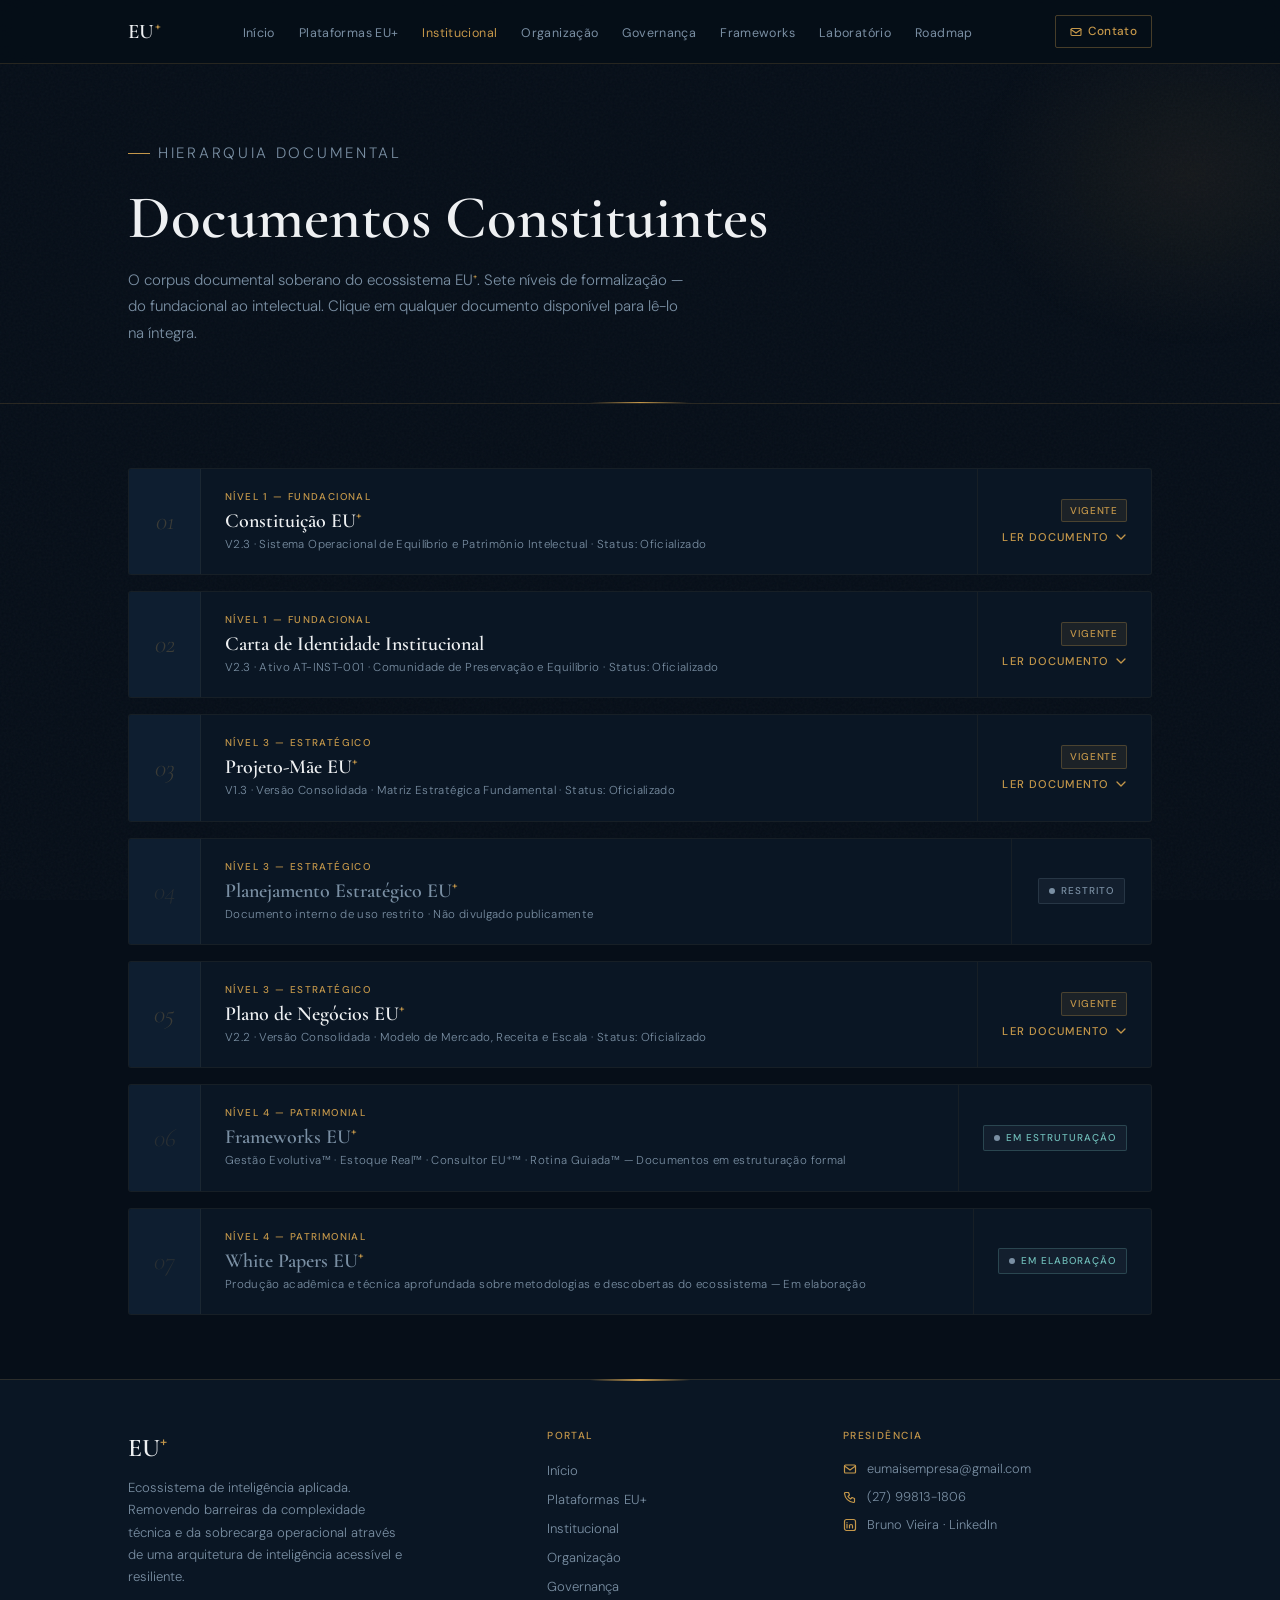
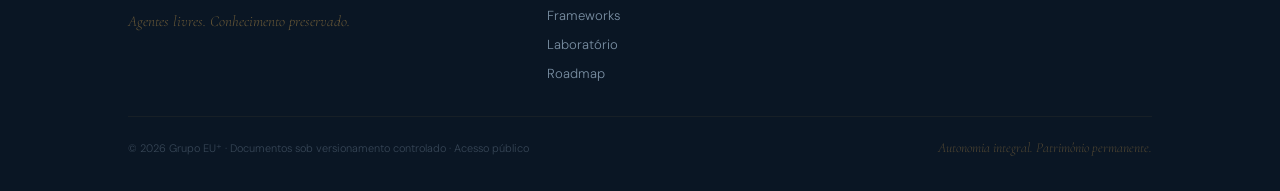
==== commit af5cd5fc: "Rename index.html to index.html" ====
--- a/documentos/index.html
+++ b/documentos/index.html
@@ -5,157 +5,642 @@
 <meta name="viewport" content="width=device-width, initial-scale=1.0">
 <title>EU⁺ · Documentos Constituintes</title>
 <link rel="stylesheet" href="../css/style.css">
+<style>
+/* ── DOCUMENT READER ── */
+.doc-reader-wrap { display: flex; flex-direction: column; gap: 16px; }
+
+.doc-entry {
+  border: 1px solid var(--border2);
+  border-radius: 3px;
+  background: var(--bg2);
+  overflow: hidden;
+  transition: border-color 0.3s;
+}
+
+.doc-entry:hover { border-color: rgba(196,151,74,0.22); }
+
+.doc-entry-header {
+  display: grid;
+  grid-template-columns: 72px 1fr auto;
+  align-items: stretch;
+  cursor: pointer;
+  user-select: none;
+}
+
+.doc-entry-num {
+  background: var(--bg3);
+  border-right: 1px solid var(--border2);
+  display: flex; align-items: center; justify-content: center;
+  font-family: 'Cormorant Garamond', serif;
+  font-size: 1.6rem; font-weight: 300; font-style: italic;
+  color: rgba(196,151,74,0.25);
+  transition: background 0.2s;
+  padding: 20px 0;
+}
+
+.doc-entry:hover .doc-entry-num { background: var(--bg4); }
+
+.doc-entry-info { padding: 20px 24px; }
+
+.doc-entry-level {
+  font-size: 0.62rem; font-weight: 500;
+  letter-spacing: 0.14em; text-transform: uppercase;
+  color: var(--gold); margin-bottom: 5px;
+}
+
+.doc-entry-title {
+  font-family: 'Cormorant Garamond', serif;
+  font-size: 1.25rem; font-weight: 600;
+  color: var(--text); line-height: 1.15; margin-bottom: 3px;
+}
+
+.doc-entry-sub {
+  font-size: 0.72rem; font-weight: 300;
+  color: var(--muted); letter-spacing: 0.03em;
+}
+
+.doc-entry-right {
+  display: flex; flex-direction: column;
+  align-items: flex-end; justify-content: center;
+  gap: 8px; padding: 20px 24px;
+  border-left: 1px solid var(--border2);
+  min-width: 140px;
+}
+
+.doc-toggle-btn {
+  display: inline-flex; align-items: center; gap: 6px;
+  font-size: 0.7rem; font-weight: 500;
+  letter-spacing: 0.1em; text-transform: uppercase;
+  color: var(--gold); background: none; border: none;
+  cursor: pointer; transition: opacity 0.2s;
+  font-family: 'DM Sans', sans-serif;
+  padding: 0;
+}
+
+.doc-toggle-btn:hover { opacity: 0.7; }
+
+.doc-toggle-btn svg { transition: transform 0.3s; }
+.doc-entry.open .doc-toggle-btn svg { transform: rotate(180deg); }
+
+/* ── DOCUMENT CONTENT ── */
+.doc-body {
+  display: none;
+  border-top: 1px solid var(--border2);
+  background: var(--bg);
+}
+
+.doc-entry.open .doc-body { display: block; }
+
+.doc-body-inner {
+  max-width: 780px;
+  margin: 0 auto;
+  padding: 52px 40px 60px;
+}
+
+.doc-body-inner .dh {
+  border-bottom: 1px solid var(--border);
+  padding-bottom: 28px; margin-bottom: 36px;
+  position: relative;
+}
+
+.doc-body-inner .dh::after {
+  content: ''; position: absolute;
+  bottom: -1px; left: 0;
+  width: 60px; height: 2px;
+  background: linear-gradient(90deg, var(--gold), transparent);
+}
+
+.doc-body-inner .dt {
+  font-family: 'Cormorant Garamond', serif;
+  font-size: clamp(1.5rem, 3vw, 2.1rem);
+  font-weight: 600; color: var(--text);
+  margin-bottom: 6px; line-height: 1.12;
+}
+
+.doc-body-inner .ds {
+  font-family: 'Cormorant Garamond', serif;
+  font-size: 0.95rem; font-weight: 300;
+  font-style: italic; color: var(--muted);
+  margin-bottom: 18px;
+}
+
+.dmeta { display: flex; flex-wrap: wrap; gap: 0; }
+.dmeta span {
+  font-size: 0.66rem; font-weight: 400;
+  letter-spacing: 0.08em; text-transform: uppercase;
+  color: var(--muted);
+  padding-right: 14px; margin-right: 14px;
+  border-right: 1px solid var(--border2);
+}
+.dmeta span:last-child { border-right: none; }
+.dmeta span strong { color: var(--gold); font-weight: 500; }
+
+.dsec { margin-bottom: 32px; }
+.dsec-title {
+  font-family: 'Cormorant Garamond', serif;
+  font-size: 1.2rem; font-weight: 600;
+  color: var(--text); margin-bottom: 12px;
+  padding-left: 14px; border-left: 2px solid var(--gold);
+  line-height: 1.2;
+}
+.dsec p {
+  font-size: 0.88rem; font-weight: 300;
+  color: var(--muted); line-height: 1.82; margin-bottom: 10px;
+}
+.dsec p:last-child { margin-bottom: 0; }
+.dsec p strong { font-weight: 500; color: var(--text); }
+
+.dul { list-style: none; display: flex; flex-direction: column; gap: 8px; margin-top: 10px; }
+.dul li {
+  font-size: 0.87rem; font-weight: 300;
+  color: var(--muted); line-height: 1.72;
+  padding-left: 18px; position: relative;
+}
+.dul li::before {
+  content: ''; position: absolute;
+  left: 0; top: 10px;
+  width: 5px; height: 1px; background: var(--gold);
+}
+.dul li strong { font-weight: 500; color: var(--text); }
+
+.dcallout {
+  border-left: 3px solid var(--gold);
+  padding: 14px 18px; margin: 16px 0;
+  background: rgba(196,151,74,0.04);
+}
+.dcallout p { margin-bottom: 0 !important; font-style: italic; color: rgba(238,240,242,0.82); }
+
+.dhighlight {
+  background: rgba(196,151,74,0.06);
+  border: 1px solid var(--border);
+  border-radius: 2px; padding: 16px 20px; margin: 12px 0;
+}
+.dhighlight p { margin-bottom: 0 !important; }
+
+.dgrid2 { display: grid; grid-template-columns: 1fr 1fr; gap: 10px; margin-top: 12px; }
+.dcard {
+  border: 1px solid var(--border2); border-radius: 2px;
+  padding: 14px 16px; background: var(--bg2);
+}
+.dcard-label {
+  font-size: 0.62rem; font-weight: 500;
+  letter-spacing: 0.12em; text-transform: uppercase;
+  color: var(--gold); margin-bottom: 5px;
+}
+.dcard-text { font-size: 0.82rem; font-weight: 300; color: var(--muted); line-height: 1.6; }
+.dcard-text strong { font-weight: 500; color: var(--text); }
+
+.dlist-ruled {
+  display: flex; flex-direction: column;
+  margin-top: 12px; border: 1px solid var(--border2);
+  border-radius: 2px; overflow: hidden;
+}
+.dlist-ruled-item {
+  display: flex; align-items: flex-start;
+  gap: 14px; padding: 11px 16px;
+  border-bottom: 1px solid var(--border2);
+  background: var(--bg2);
+  font-size: 0.83rem; font-weight: 300; color: var(--muted);
+}
+.dlist-ruled-item:last-child { border-bottom: none; }
+.dlist-ruled-item .n {
+  font-family: 'Cormorant Garamond', serif;
+  font-size: 1.05rem; font-weight: 400; font-style: italic;
+  color: rgba(196,151,74,0.5); flex-shrink: 0;
+  min-width: 18px; padding-top: 1px;
+}
+.dlist-ruled-item strong { color: var(--text); font-weight: 500; }
+
+.doc-footer-note {
+  font-size: 0.68rem; font-weight: 300;
+  color: rgba(122,143,163,0.38); letter-spacing: 0.05em;
+  text-align: center; padding-top: 18px;
+  border-top: 1px solid var(--border2); margin-top: 36px;
+}
+
+/* ── SEALED DOC (não divulgado) ── */
+.doc-sealed {
+  border: 1px solid var(--border2);
+  border-radius: 3px; background: var(--bg2);
+  overflow: hidden;
+}
+
+.doc-sealed-inner {
+  display: grid; grid-template-columns: 72px 1fr auto;
+  align-items: stretch;
+}
+
+.doc-sealed-num {
+  background: var(--bg3); border-right: 1px solid var(--border2);
+  display: flex; align-items: center; justify-content: center;
+  font-family: 'Cormorant Garamond', serif;
+  font-size: 1.6rem; font-weight: 300; font-style: italic;
+  color: rgba(196,151,74,0.12); padding: 20px 0;
+}
+
+.doc-sealed-info { padding: 20px 24px; }
+
+.doc-sealed-right {
+  display: flex; align-items: center; justify-content: center;
+  padding: 20px 24px; border-left: 1px solid var(--border2);
+  min-width: 140px;
+}
+
+.seal-badge {
+  font-size: 0.62rem; font-weight: 500;
+  letter-spacing: 0.1em; text-transform: uppercase;
+  color: var(--muted); background: rgba(122,143,163,0.08);
+  border: 1px solid rgba(122,143,163,0.2);
+  padding: 4px 10px; border-radius: 2px;
+  display: inline-flex; align-items: center; gap: 6px;
+}
+
+.seal-badge::before {
+  content: '';
+  width: 6px; height: 6px;
+  border-radius: 50%; background: var(--muted);
+}
+
+/* ── CITE DOC (citado) ── */
+.doc-cite {
+  border: 1px solid var(--border2);
+  border-radius: 3px; background: var(--bg2);
+  overflow: hidden; opacity: 0.6;
+}
+
+@media (max-width: 900px) {
+  .doc-entry-header { grid-template-columns: 52px 1fr; }
+  .doc-entry-right { display: none; }
+  .doc-sealed-inner { grid-template-columns: 52px 1fr; }
+  .doc-sealed-right { display: none; }
+  .doc-body-inner { padding: 32px 20px 44px; }
+  .dgrid2 { grid-template-columns: 1fr; }
+}
+</style>
 </head>
 <body>
 <nav class="topnav" id="topnav"></nav>
 <div class="page-wrap">
+
   <div class="page-hero">
     <div class="container">
       <p class="hero-eyebrow reveal">Hierarquia Documental</p>
       <h1 class="reveal rd1">Documentos Constituintes</h1>
-      <p class="reveal rd2">Os documentos soberanos do ecossistema EU<sup class="plus">+</sup>. Cinco níveis hierárquicos, do fundacional ao operacional. Clique em qualquer documento para lê-lo na íntegra.</p>
+      <p class="reveal rd2">O corpus documental soberano do ecossistema EU<sup class="plus">+</sup>. Sete níveis de formalização — do fundacional ao intelectual. Clique em qualquer documento disponível para lê-lo na íntegra.</p>
     </div>
   </div>
 
-  <!-- N1 FUNDACIONAL -->
   <section class="sec">
     <div class="container">
-      <div class="two-col sec-head"><div><p class="side-label">Nível 1</p></div><div><h2 class="reveal">Fundacional</h2><p class="reveal rd1">Base constitutiva do ecossistema. Documentos soberanos que definem identidade, propósito e estrutura.</p></div></div>
-
-      <div class="doc-block reveal">
-        <div class="doc-block-header"><div class="doc-badge"><span class="doc-badge-num">01</span><span class="doc-badge-label">Fundacional</span></div><div class="doc-block-title"><span class="doc-block-name">Constituição EU<sup class="plus">+</sup></span><span class="doc-block-count">V2.3 · Vigente</span></div></div>
-        <div class="doc-list"><div class="doc-row">
-          <button class="doc-trigger" onclick="toggleDoc(this)" aria-expanded="false">
-            <div class="doc-icon"><svg width="13" height="13" viewBox="0 0 13 13" fill="none"><rect x="2" y="1" width="9" height="11" rx="1" stroke="currentColor" stroke-width="1.2"/><path d="M4 4.5h5M4 6.5h5M4 8.5h3" stroke="currentColor" stroke-width="1" stroke-linecap="round"/></svg></div>
-            <div class="doc-info"><div class="doc-name">Constituição EU<sup class="plus">+</sup></div><div class="doc-version">V2.3 · Nível 1 — Fundacional · Sistema Operacional de Equilíbrio e Patrimônio Intelectual</div></div>
-            <span class="doc-status active">Vigente</span>
-            <svg class="doc-chevron" width="14" height="14" viewBox="0 0 14 14" fill="none"><path d="M3 5l4 4 4-4" stroke="currentColor" stroke-width="1.3" stroke-linecap="round" stroke-linejoin="round"/></svg>
-          </button>
-          <div class="doc-content"><div class="doc-inner">
-            <div class="dh"><div class="dt">CONSTITUIÇÃO EU<sup class="plus">+</sup> — V2.3</div><div class="ds">Sistema Operacional de Equilíbrio e Patrimônio Intelectual</div><div class="dmeta"><span><strong>Status:</strong> Oficializado</span><span><strong>Versão:</strong> 2.3</span><span><strong>Nível:</strong> 1 — Fundacional</span><span><strong>Atualização:</strong> 2026</span></div></div>
-            <div class="dcallout"><p><strong>Propósito:</strong> Gerar autonomia integral e patrimônio permanente através do equilíbrio entre o indivíduo (EU) e seu transbordo no mundo (+).</p></div>
-            <div class="dsec"><div class="dsec-title">1. O Manifesto: Retomada do Destino</div><p>O EU<sup class="plus">+</sup> é uma comunidade viva de preservação humana e aceleração de iniciativas. O foco é resgatar a identidade e a soberania sobre o tempo, unificando o desenvolvimento da consciência à sustentabilidade de projetos.</p></div>
-            <div class="dsec"><div class="dsec-title">2. As Áreas de Equilíbrio</div><div class="dgrid2"><div class="dcard"><div class="dcard-label">EU Vida — O Alicerce</div><div class="dcard-text">Desenvolvimento humano, saúde e equilíbrio biológico. PDI para análise de competências.</div></div><div class="dcard"><div class="dcard-label">EU Negócio — A Operação</div><div class="dcard-text">Otimização de processos e estratégias comerciais. Painel de Inteligência para decisões baseadas em resultado.</div></div><div class="dcard"><div class="dcard-label">EU Empreendedorismo — A Viabilização</div><div class="dcard-text">Estruturação de novos projetos e democratização da infraestrutura corporativa.</div></div><div class="dcard"><div class="dcard-label">EU Missão — O Legado</div><div class="dcard-text">Transbordo do propósito espiritual e social em ativos como livros, blogs e projetos de caridade.</div></div></div></div>
-            <div class="dsec"><div class="dsec-title">3. O Conselho de Agentes EU<sup class="plus">+</sup></div><p>O ecossistema utiliza agentes de inteligência especializados, incluindo ChatGPT, Gemini, Copilot, Grok, Claude, PixVerse, Manus, NotebookLM, Perplexity e outros.</p><div class="dhighlight"><p><strong>Independência de Motor:</strong> A função do agente evolui conforme sua performance. O foco é a adequação ao propósito EU<sup class="plus">+</sup>, independentemente da LLM utilizada.</p></div></div>
-            <div class="dsec"><div class="dsec-title">4. Arquitetura de Memória Viva</div><ul class="dul"><li><strong>00_AREA_TRANSITORIA:</strong> Zona de triagem para novos registros antes do arquivamento.</li><li><strong>01_MEMORIA_VIVA:</strong> Registro do racional institucional e histórico de decisões.</li><li><strong>02_PATRIMONIO_INTELECTUAL:</strong> Guardião de metodologias, frameworks e teses proprietárias.</li><li><strong>03_MAPA_DE_INTELIGENCIAS:</strong> Documentação de competências e comportamentos dos agentes.</li></ul></div>
-            <div class="dsec"><div class="dsec-title">5. Fluxo de Realização</div><p>Substitui o controle rígido por um motor de execução equilibrada, garantindo que a construção do legado fortaleça o propósito sem consumir a energia vital do indivíduo.</p></div>
-            <p class="doc-footer-note">Documento Oficial · Grupo EU⁺ · 2026</p>
-          </div></div>
-        </div></div>
-      </div>
-
-      <div class="doc-block reveal rd1">
-        <div class="doc-block-header"><div class="doc-badge"><span class="doc-badge-num">02</span><span class="doc-badge-label">Fundacional</span></div><div class="doc-block-title"><span class="doc-block-name">Carta de Identidade Institucional</span><span class="doc-block-count">V2.3 · Vigente</span></div></div>
-        <div class="doc-list"><div class="doc-row">
-          <button class="doc-trigger" onclick="toggleDoc(this)" aria-expanded="false">
-            <div class="doc-icon"><svg width="13" height="13" viewBox="0 0 13 13" fill="none"><rect x="2" y="1" width="9" height="11" rx="1" stroke="currentColor" stroke-width="1.2"/><path d="M4 4.5h5M4 6.5h5M4 8.5h3" stroke="currentColor" stroke-width="1" stroke-linecap="round"/></svg></div>
-            <div class="doc-info"><div class="doc-name">Carta de Identidade Institucional</div><div class="doc-version">V2.3 · Nível 1 — Fundacional · Ativo AT-INST-001</div></div>
-            <span class="doc-status active">Vigente</span>
-            <svg class="doc-chevron" width="14" height="14" viewBox="0 0 14 14" fill="none"><path d="M3 5l4 4 4-4" stroke="currentColor" stroke-width="1.3" stroke-linecap="round" stroke-linejoin="round"/></svg>
-          </button>
-          <div class="doc-content"><div class="doc-inner">
-            <div class="dh"><div class="dt">CARTA DE IDENTIDADE INSTITUCIONAL — V2.3</div><div class="ds">Grupo EU⁺ | Comunidade de Preservação e Equilíbrio</div><div class="dmeta"><span><strong>Ativo:</strong> AT-INST-001</span><span><strong>Versão:</strong> 2.3</span><span><strong>Nível:</strong> 1 — Fundacional</span></div></div>
-            <div class="dcallout"><p><strong>Propósito Central:</strong> Gerar autonomia integral e patrimônio intelectual permanente através do equilíbrio entre o indivíduo (EU) e o seu transbordo no mundo (+).</p></div>
-            <div class="dsec"><div class="dsec-title">1. Identidade e Propósito</div><p>O Grupo EU<sup class="plus">+</sup> é uma comunidade viva de preservação humana e aceleração de iniciativas. Existimos para curar o colapso existencial e a falência pessoal de indivíduos que, embora alcancem sucesso material, perdem a saúde e o controlo sobre o próprio tempo.</p><ul class="dul"><li><strong>O que resolve:</strong> Transforma reféns da atividade económica em arquitetos do próprio legado.</li><li><strong>Síntese:</strong> A evolução organizacional é consequência direta da evolução humana.</li></ul></div>
-            <div class="dsec"><div class="dsec-title">2. O Significado do Nome "EU<sup class="plus">+"</sup></div><ul class="dul"><li><strong>O "EU":</strong> Indivíduo como ponto de partida inegociável. Resgate da identidade, equilíbrio biológico e soberania.</li><li><strong>O "+":</strong> Transbordo dessa consciência em negócios eficientes e construção de patrimônio.</li><li><strong>Síntese:</strong> Não existe valor sustentável se o ponto de partida estiver fragilizado.</li></ul></div>
-            <div class="dsec"><div class="dsec-title">3. A Tríade de Crenças</div><ul class="dul"><li><strong>Soberania do Tempo:</strong> O único ativo irrecuperável; sua gestão é disciplina estratégica e espiritual.</li><li><strong>Tecnologia como Alavanca:</strong> A IA e a automação libertam o humano para exercer sua verdadeira vocação.</li><li><strong>Simplicidade é Sofisticação:</strong> Sistemas simples e robustos garantem a perpetuidade do legado.</li></ul></div>
-            <div class="dsec"><div class="dsec-title">4. As 4 Frentes de Equilíbrio</div><div class="dgrid2"><div class="dcard"><div class="dcard-label">VIDA</div><div class="dcard-text">Desenvolvimento humano, saúde e equilíbrio.</div></div><div class="dcard"><div class="dcard-label">NEGÓCIO</div><div class="dcard-text">Operações e estratégias para sustentabilidade e lucro.</div></div><div class="dcard"><div class="dcard-label">EMPREENDER</div><div class="dcard-text">Viabilização de projetos e infraestrutura corporativa.</div></div><div class="dcard"><div class="dcard-label">MISSÃO</div><div class="dcard-text">Consolidação do legado espiritual e social.</div></div></div></div>
-            <div class="dsec"><div class="dsec-title">5. Hierarquia de Liderança V2.3</div><div class="dgrid2"><div class="dcard"><div class="dcard-label">Presidência</div><div class="dcard-text">Guardiã última do propósito e detentora do poder de veto cultural.</div></div><div class="dcard"><div class="dcard-label">Núcleo de Diretoria</div><div class="dcard-text">Board de mentores que opera a visão de longo prazo.</div></div><div class="dcard"><div class="dcard-label">Núcleo de Gerência</div><div class="dcard-text">Supervisão dos fluxos de realização e alinhamento operacional.</div></div><div class="dcard"><div class="dcard-label">Núcleo de Execução</div><div class="dcard-text">Realização técnica e manutenção dos ativos documentados.</div></div></div></div>
-            <div class="dsec"><div class="dsec-title">6. Critério Supremo de Avaliação</div><div class="dcallout"><p>"Esta iniciativa fortalece o propósito, o equilíbrio e a construção de ativos do Grupo EU<sup class="plus">+</sup> ou apenas consome energia sem ampliar legado?"</p></div><div class="dhighlight"><p><strong>Síntese:</strong> A utilidade para o legado é a única métrica de permanência.</p></div></div>
-            <p class="doc-footer-note">Documento Oficial V2.3 · Ativo AT-INST-001 · Grupo EU⁺ · 2026</p>
-          </div></div>
-        </div></div>
+      <div class="doc-reader-wrap">
+
+        <!-- ══════════════════════════════
+             01 — CONSTITUIÇÃO
+        ══════════════════════════════ -->
+        <div class="doc-entry reveal" id="doc-01">
+          <div class="doc-entry-header" onclick="toggleEntry('doc-01')">
+            <div class="doc-entry-num">01</div>
+            <div class="doc-entry-info">
+              <div class="doc-entry-level">Nível 1 — Fundacional</div>
+              <div class="doc-entry-title">Constituição EU<sup class="plus">+</sup></div>
+              <div class="doc-entry-sub">V2.3 · Sistema Operacional de Equilíbrio e Patrimônio Intelectual · Status: Oficializado</div>
+            </div>
+            <div class="doc-entry-right">
+              <span class="doc-status active">Vigente</span>
+              <button class="doc-toggle-btn">
+                Ler documento
+                <svg width="12" height="12" viewBox="0 0 12 12" fill="none"><path d="M2 4l4 4 4-4" stroke="currentColor" stroke-width="1.3" stroke-linecap="round" stroke-linejoin="round"/></svg>
+              </button>
+            </div>
+          </div>
+          <div class="doc-body">
+            <div class="doc-body-inner">
+              <div class="dh">
+                <div class="dt">CONSTITUIÇÃO EU<sup class="plus">+</sup> — V2.3</div>
+                <div class="ds">Sistema Operacional de Equilíbrio e Patrimônio Intelectual</div>
+                <div class="dmeta">
+                  <span><strong>Status:</strong> Oficializado</span>
+                  <span><strong>Versão:</strong> 2.3</span>
+                  <span><strong>Nível:</strong> 1 — Fundacional</span>
+                  <span><strong>Atualização:</strong> 2026</span>
+                </div>
+              </div>
+              <div class="dcallout"><p><strong>Propósito:</strong> Gerar autonomia integral e patrimônio permanente através do equilíbrio entre o indivíduo (EU) e seu transbordo no mundo (+).</p></div>
+              <div class="dsec">
+                <div class="dsec-title">1. O Manifesto: Retomada do Destino</div>
+                <p>O EU<sup class="plus">+</sup> é uma comunidade viva de preservação humana e aceleração de iniciativas. O foco é resgatar a identidade e a soberania sobre o tempo, unificando o desenvolvimento da consciência à sustentabilidade de projetos.</p>
+              </div>
+              <div class="dsec">
+                <div class="dsec-title">2. As Áreas de Equilíbrio</div>
+                <div class="dgrid2">
+                  <div class="dcard"><div class="dcard-label">EU Vida — O Alicerce</div><div class="dcard-text">Desenvolvimento humano, saúde e equilíbrio biológico. PDI para análise de competências.</div></div>
+                  <div class="dcard"><div class="dcard-label">EU Negócio — A Operação</div><div class="dcard-text">Otimização de processos e estratégias comerciais. Decisões baseadas em resultado.</div></div>
+                  <div class="dcard"><div class="dcard-label">EU Empreendedorismo — A Viabilização</div><div class="dcard-text">Estruturação de novos projetos e democratização da infraestrutura corporativa.</div></div>
+                  <div class="dcard"><div class="dcard-label">EU Missão — O Legado</div><div class="dcard-text">Transbordo do propósito espiritual e social em ativos de legado permanente.</div></div>
+                </div>
+              </div>
+              <div class="dsec">
+                <div class="dsec-title">3. O Conselho de Agentes EU<sup class="plus">+</sup></div>
+                <p>O ecossistema utiliza agentes de inteligência especializados, incluindo ChatGPT, Gemini, Copilot, Grok, Claude, PixVerse, Manus, NotebookLM, Perplexity e outros.</p>
+                <div class="dhighlight"><p><strong>Independência de Motor:</strong> A função do agente evolui conforme sua performance. O foco é a adequação ao propósito EU<sup class="plus">+</sup>, independentemente da LLM utilizada.</p></div>
+              </div>
+              <div class="dsec">
+                <div class="dsec-title">4. Arquitetura de Memória Viva</div>
+                <ul class="dul">
+                  <li><strong>00_AREA_TRANSITORIA:</strong> Zona de triagem para novos registros antes do arquivamento.</li>
+                  <li><strong>01_MEMORIA_VIVA:</strong> Registro do racional institucional e histórico de decisões.</li>
+                  <li><strong>02_PATRIMONIO_INTELECTUAL:</strong> Guardião de metodologias, frameworks e teses proprietárias.</li>
+                  <li><strong>03_MAPA_DE_INTELIGENCIAS:</strong> Documentação de competências e comportamentos dos agentes.</li>
+                </ul>
+              </div>
+              <div class="dsec">
+                <div class="dsec-title">5. Fluxo de Realização</div>
+                <p>Substitui o controle rígido por um motor de execução equilibrada, garantindo que a construção do legado fortaleça o propósito sem consumir a energia vital do indivíduo.</p>
+              </div>
+              <p class="doc-footer-note">Documento Oficial · Grupo EU⁺ · 2026</p>
+            </div>
+          </div>
+        </div>
+
+        <!-- ══════════════════════════════
+             02 — CARTA DE IDENTIDADE
+        ══════════════════════════════ -->
+        <div class="doc-entry reveal rd1" id="doc-02">
+          <div class="doc-entry-header" onclick="toggleEntry('doc-02')">
+            <div class="doc-entry-num">02</div>
+            <div class="doc-entry-info">
+              <div class="doc-entry-level">Nível 1 — Fundacional</div>
+              <div class="doc-entry-title">Carta de Identidade Institucional</div>
+              <div class="doc-entry-sub">V2.3 · Ativo AT-INST-001 · Comunidade de Preservação e Equilíbrio · Status: Oficializado</div>
+            </div>
+            <div class="doc-entry-right">
+              <span class="doc-status active">Vigente</span>
+              <button class="doc-toggle-btn">
+                Ler documento
+                <svg width="12" height="12" viewBox="0 0 12 12" fill="none"><path d="M2 4l4 4 4-4" stroke="currentColor" stroke-width="1.3" stroke-linecap="round" stroke-linejoin="round"/></svg>
+              </button>
+            </div>
+          </div>
+          <div class="doc-body">
+            <div class="doc-body-inner">
+              <div class="dh">
+                <div class="dt">CARTA DE IDENTIDADE INSTITUCIONAL — V2.3</div>
+                <div class="ds">Grupo EU⁺ | Comunidade de Preservação e Equilíbrio</div>
+                <div class="dmeta">
+                  <span><strong>Ativo:</strong> AT-INST-001</span>
+                  <span><strong>Versão:</strong> 2.3</span>
+                  <span><strong>Nível:</strong> 1 — Fundacional</span>
+                  <span><strong>Atualização:</strong> 2026</span>
+                </div>
+              </div>
+              <div class="dcallout"><p><strong>Propósito Central:</strong> Gerar autonomia integral e patrimônio intelectual permanente através do equilíbrio entre o indivíduo (EU) e o seu transbordo no mundo (+).</p></div>
+              <div class="dsec">
+                <div class="dsec-title">1. Identidade e Propósito</div>
+                <p>O Grupo EU<sup class="plus">+</sup> é uma comunidade viva de preservação humana e aceleração de iniciativas. Existimos para curar o colapso existencial e a falência pessoal de indivíduos que, embora alcancem sucesso material, perdem a saúde e o controle sobre o próprio tempo.</p>
+                <ul class="dul">
+                  <li><strong>O que resolve:</strong> Transforma reféns da atividade econômica em arquitetos do próprio legado.</li>
+                  <li><strong>Síntese:</strong> A evolução organizacional é consequência direta da evolução humana.</li>
+                </ul>
+              </div>
+              <div class="dsec">
+                <div class="dsec-title">2. O Significado do Nome "EU<sup class="plus">+"</sup></div>
+                <ul class="dul">
+                  <li><strong>O "EU":</strong> Indivíduo como ponto de partida inegociável. Resgate da identidade, equilíbrio biológico e soberania.</li>
+                  <li><strong>O "+":</strong> Transbordo dessa consciência em negócios eficientes e construção de patrimônio.</li>
+                  <li><strong>Síntese:</strong> Não existe valor sustentável se o ponto de partida estiver fragilizado.</li>
+                </ul>
+              </div>
+              <div class="dsec">
+                <div class="dsec-title">3. A Tríade de Crenças</div>
+                <ul class="dul">
+                  <li><strong>Soberania do Tempo:</strong> O único ativo irrecuperável; sua gestão é disciplina estratégica e espiritual.</li>
+                  <li><strong>Tecnologia como Alavanca:</strong> A IA e a automação libertam o humano para exercer sua verdadeira vocação.</li>
+                  <li><strong>Simplicidade é Sofisticação:</strong> Sistemas simples e robustos garantem a perpetuidade do legado.</li>
+                </ul>
+              </div>
+              <div class="dsec">
+                <div class="dsec-title">4. As 4 Frentes de Equilíbrio</div>
+                <div class="dgrid2">
+                  <div class="dcard"><div class="dcard-label">VIDA</div><div class="dcard-text">Desenvolvimento humano, saúde e equilíbrio.</div></div>
+                  <div class="dcard"><div class="dcard-label">NEGÓCIO</div><div class="dcard-text">Operações e estratégias para sustentabilidade e lucro.</div></div>
+                  <div class="dcard"><div class="dcard-label">EMPREENDER</div><div class="dcard-text">Viabilização de projetos e infraestrutura corporativa.</div></div>
+                  <div class="dcard"><div class="dcard-label">MISSÃO</div><div class="dcard-text">Consolidação do legado espiritual e social.</div></div>
+                </div>
+              </div>
+              <div class="dsec">
+                <div class="dsec-title">5. Hierarquia de Liderança V2.3</div>
+                <div class="dgrid2">
+                  <div class="dcard"><div class="dcard-label">Presidência</div><div class="dcard-text">Guardiã última do propósito e detentora do poder de veto cultural.</div></div>
+                  <div class="dcard"><div class="dcard-label">Núcleo de Diretoria</div><div class="dcard-text">Board de mentores que opera a visão de longo prazo.</div></div>
+                  <div class="dcard"><div class="dcard-label">Núcleo de Gerência</div><div class="dcard-text">Supervisão dos fluxos de realização e alinhamento operacional.</div></div>
+                  <div class="dcard"><div class="dcard-label">Núcleo de Execução</div><div class="dcard-text">Realização técnica e manutenção dos ativos documentados.</div></div>
+                </div>
+              </div>
+              <div class="dsec">
+                <div class="dsec-title">6. Critério Supremo de Avaliação</div>
+                <div class="dcallout"><p>"Esta iniciativa fortalece o propósito, o equilíbrio e a construção de ativos do Grupo EU<sup class="plus">+</sup> ou apenas consome energia sem ampliar legado?"</p></div>
+                <div class="dhighlight"><p><strong>Síntese:</strong> A utilidade para o legado é a única métrica de permanência.</p></div>
+              </div>
+              <p class="doc-footer-note">Documento Oficial V2.3 · Ativo AT-INST-001 · Grupo EU⁺ · 2026</p>
+            </div>
+          </div>
+        </div>
+
+        <!-- ══════════════════════════════
+             03 — PROJETO-MÃE
+        ══════════════════════════════ -->
+        <div class="doc-entry reveal rd2" id="doc-03">
+          <div class="doc-entry-header" onclick="toggleEntry('doc-03')">
+            <div class="doc-entry-num">03</div>
+            <div class="doc-entry-info">
+              <div class="doc-entry-level">Nível 3 — Estratégico</div>
+              <div class="doc-entry-title">Projeto-Mãe EU<sup class="plus">+</sup></div>
+              <div class="doc-entry-sub">V1.3 · Versão Consolidada · Matriz Estratégica Fundamental · Status: Oficializado</div>
+            </div>
+            <div class="doc-entry-right">
+              <span class="doc-status active">Vigente</span>
+              <button class="doc-toggle-btn">
+                Ler documento
+                <svg width="12" height="12" viewBox="0 0 12 12" fill="none"><path d="M2 4l4 4 4-4" stroke="currentColor" stroke-width="1.3" stroke-linecap="round" stroke-linejoin="round"/></svg>
+              </button>
+            </div>
+          </div>
+          <div class="doc-body">
+            <div class="doc-body-inner">
+              <div class="dh">
+                <div class="dt">PROJETO-MÃE EU<sup class="plus">+</sup> — V1.3</div>
+                <div class="ds">Versão Consolidada · Matriz Estratégica Fundamental</div>
+                <div class="dmeta">
+                  <span><strong>Status:</strong> Oficializado</span>
+                  <span><strong>Versão:</strong> 1.3</span>
+                  <span><strong>Nível:</strong> 3 — Estratégico</span>
+                  <span><strong>Atualização:</strong> 2026</span>
+                </div>
+              </div>
+              <div class="dsec">
+                <div class="dsec-title">1. Visão Geral e Propósito</div>
+                <p>O Projeto-Mãe é a matriz fundamental que explica a origem e direção estratégica do Grupo EU<sup class="plus">+</sup>. Foco na <strong>democratização da inteligência de gestão</strong> e redução da complexidade para o indivíduo sobrecarregado.</p>
+              </div>
+              <div class="dsec">
+                <div class="dsec-title">2. As 4 Camadas da Arquitetura</div>
+                <div class="dlist-ruled">
+                  <div class="dlist-ruled-item"><span class="n">1</span><p><strong>Inteligência:</strong> Núcleo de processamento analítico do ecossistema.</p></div>
+                  <div class="dlist-ruled-item"><span class="n">2</span><p><strong>Estruturação:</strong> Ideias e problemas transformados em frameworks aplicáveis.</p></div>
+                  <div class="dlist-ruled-item"><span class="n">3</span><p><strong>Patrimônio:</strong> Custódia do conhecimento vivo na Central do Conhecimento EU<sup class="plus">+</sup>.</p></div>
+                  <div class="dlist-ruled-item"><span class="n">4</span><p><strong>Aplicação:</strong> Entrega prática nas frentes VIDA, NEGÓCIO, EMPREENDER e MISSÃO.</p></div>
+                </div>
+              </div>
+              <div class="dsec">
+                <div class="dsec-title">3. O Papel Estratégico da IA</div>
+                <p>A inteligência artificial é a <strong>camada de viabilização</strong> que permite escalar o conhecimento vivo sem infraestruturas pesadas ou custos fixos elevados. Garante suporte qualificado acessível a quem mais precisa.</p>
+              </div>
+              <div class="dsec">
+                <div class="dsec-title">4. Integração Sistêmica</div>
+                <p>Este documento-matriz atua em sincronia direta com o Sistema de Governança e a Constituição, servindo como guia para o Plano de Negócios e futuras expansões operacionais.</p>
+              </div>
+              <p class="doc-footer-note">Projeto-Mãe EU⁺ · V1.3 · Versão Consolidada · Documento Estratégico</p>
+            </div>
+          </div>
+        </div>
+
+        <!-- ══════════════════════════════
+             04 — PLANEJAMENTO ESTRATÉGICO
+             (não divulgado)
+        ══════════════════════════════ -->
+        <div class="doc-sealed reveal rd3">
+          <div class="doc-sealed-inner">
+            <div class="doc-sealed-num">04</div>
+            <div class="doc-sealed-info">
+              <div class="doc-entry-level">Nível 3 — Estratégico</div>
+              <div class="doc-entry-title" style="color:var(--muted)">Planejamento Estratégico EU<sup class="plus">+</sup></div>
+              <div class="doc-entry-sub">Documento interno de uso restrito · Não divulgado publicamente</div>
+            </div>
+            <div class="doc-sealed-right">
+              <span class="seal-badge">Restrito</span>
+            </div>
+          </div>
+        </div>
+
+        <!-- ══════════════════════════════
+             05 — PLANO DE NEGÓCIOS
+        ══════════════════════════════ -->
+        <div class="doc-entry reveal" id="doc-05">
+          <div class="doc-entry-header" onclick="toggleEntry('doc-05')">
+            <div class="doc-entry-num">05</div>
+            <div class="doc-entry-info">
+              <div class="doc-entry-level">Nível 3 — Estratégico</div>
+              <div class="doc-entry-title">Plano de Negócios EU<sup class="plus">+</sup></div>
+              <div class="doc-entry-sub">V2.2 · Versão Consolidada · Modelo de Mercado, Receita e Escala · Status: Oficializado</div>
+            </div>
+            <div class="doc-entry-right">
+              <span class="doc-status active">Vigente</span>
+              <button class="doc-toggle-btn">
+                Ler documento
+                <svg width="12" height="12" viewBox="0 0 12 12" fill="none"><path d="M2 4l4 4 4-4" stroke="currentColor" stroke-width="1.3" stroke-linecap="round" stroke-linejoin="round"/></svg>
+              </button>
+            </div>
+          </div>
+          <div class="doc-body">
+            <div class="doc-body-inner">
+              <div class="dh">
+                <div class="dt">PLANO DE NEGÓCIOS EU<sup class="plus">+</sup> — V2.2</div>
+                <div class="ds">Versão Consolidada · Modelo de Mercado, Receita e Escala</div>
+                <div class="dmeta">
+                  <span><strong>Status:</strong> Oficializado</span>
+                  <span><strong>Versão:</strong> 2.2</span>
+                  <span><strong>Nível:</strong> 3 — Estratégico</span>
+                  <span><strong>Atualização:</strong> 2026</span>
+                </div>
+              </div>
+              <div class="dsec">
+                <div class="dsec-title">1. Sumário Executivo e Oportunidade</div>
+                <p>O Grupo EU<sup class="plus">+</sup> surge para preencher o abismo entre o potencial individual e a capacidade de execução estruturada. Utilizamos IA e frameworks de baixo custo para <strong>democratizar o acesso à gestão de alta performance</strong>.</p>
+              </div>
+              <div class="dsec">
+                <div class="dsec-title">2. A Dor do Mercado</div>
+                <p>O profissional moderno vive em estado de fadiga de decisão e sobrecarga de funções. Os modelos tradicionais de consultoria são caros e lentos. O Grupo EU<sup class="plus">+</sup> mitiga isso com:</p>
+                <ul class="dul">
+                  <li><strong>Falta de estrutura →</strong> Camada de Estruturação EU<sup class="plus">+</sup>.</li>
+                  <li><strong>Falta de tempo →</strong> Camada de Inteligência (IA).</li>
+                  <li><strong>Falta de equipe →</strong> Agentes e frameworks automatizados.</li>
+                </ul>
+              </div>
+              <div class="dsec">
+                <div class="dsec-title">3. Mercado e Canais de Aquisição</div>
+                <p>Foco no mercado digital brasileiro. <strong>LinkedIn</strong> como vetor de autoridade e <strong>Instagram</strong> como vetor de alcance. Aquisição via conteúdo autoral — <em>Product-Led Growth</em>.</p>
+              </div>
+              <div class="dsec">
+                <div class="dsec-title">4. Modelo de Receita e Escala</div>
+                <p>Monetização modular: produtos de entrada (<em>low-ticket</em>) evoluindo para consultorias e diagnósticos premium.</p>
+                <div class="dhighlight"><p><strong>Lógica Serverless:</strong> Crescimento de usuários sem crescimento proporcional de infraestrutura técnica.</p></div>
+              </div>
+              <div class="dsec">
+                <div class="dsec-title">5. Riscos e Governança</div>
+                <p>Principal risco: dispersão. Mitigado pelo <strong>Sistema de Governança EU<sup class="plus">+</sup></strong> — cada nova iniciativa alinhada à Constituição e documentada na <strong>Central do Conhecimento EU<sup class="plus">+</sup></strong>.</p>
+              </div>
+              <p class="doc-footer-note">Plano de Negócios EU⁺ · V2.2 · Versão Consolidada · Documento Estratégico</p>
+            </div>
+          </div>
+        </div>
+
+        <!-- ══════════════════════════════
+             06 — FRAMEWORKS
+             (em estruturação como documentos)
+        ══════════════════════════════ -->
+        <div class="doc-cite reveal rd1">
+          <div class="doc-sealed-inner">
+            <div class="doc-sealed-num" style="color:rgba(196,151,74,0.14)">06</div>
+            <div class="doc-sealed-info">
+              <div class="doc-entry-level">Nível 4 — Patrimonial</div>
+              <div class="doc-entry-title" style="color:var(--muted)">Frameworks EU<sup class="plus">+</sup></div>
+              <div class="doc-entry-sub">Gestão Evolutiva™ · Estoque Real™ · Consultor EU⁺™ · Rotina Guiada™ — Documentos em estruturação formal</div>
+            </div>
+            <div class="doc-sealed-right">
+              <span class="seal-badge" style="color:#6FBCB8;border-color:rgba(111,188,184,0.25)">Em estruturação</span>
+            </div>
+          </div>
+        </div>
+
+        <!-- ══════════════════════════════
+             07 — WHITE PAPERS
+             (em elaboração)
+        ══════════════════════════════ -->
+        <div class="doc-cite reveal rd2">
+          <div class="doc-sealed-inner">
+            <div class="doc-sealed-num" style="color:rgba(196,151,74,0.14)">07</div>
+            <div class="doc-sealed-info">
+              <div class="doc-entry-level">Nível 4 — Patrimonial</div>
+              <div class="doc-entry-title" style="color:var(--muted)">White Papers EU<sup class="plus">+</sup></div>
+              <div class="doc-entry-sub">Produção acadêmica e técnica aprofundada sobre metodologias e descobertas do ecossistema — Em elaboração</div>
+            </div>
+            <div class="doc-sealed-right">
+              <span class="seal-badge" style="color:#6FBCB8;border-color:rgba(111,188,184,0.25)">Em elaboração</span>
+            </div>
+          </div>
+        </div>
+
       </div>
     </div>
   </section>
 
-  <!-- N2 GOVERNANÇA -->
-  <section class="sec">
-    <div class="container">
-      <div class="two-col sec-head"><div><p class="side-label">Nível 2</p></div><div><h2 class="reveal">Governança</h2><p class="reveal rd1">Estrutura e regras de decisão. Como o ecossistema decide, evolui e preserva seu patrimônio.</p></div></div>
-      <div class="doc-block reveal">
-        <div class="doc-block-header"><div class="doc-badge"><span class="doc-badge-num">03</span><span class="doc-badge-label">Governança</span></div><div class="doc-block-title"><span class="doc-block-name">Sistema de Governança Institucional</span><span class="doc-block-count">V1.0 · Vigente</span></div></div>
-        <div class="doc-list"><div class="doc-row">
-          <button class="doc-trigger" onclick="toggleDoc(this)" aria-expanded="false">
-            <div class="doc-icon"><svg width="13" height="13" viewBox="0 0 13 13" fill="none"><circle cx="6.5" cy="6.5" r="5" stroke="currentColor" stroke-width="1.2"/><path d="M6.5 4v2.5l1.5 1.5" stroke="currentColor" stroke-width="1.1" stroke-linecap="round"/></svg></div>
-            <div class="doc-info"><div class="doc-name">Sistema de Governança Institucional</div><div class="doc-version">V1.0 · Nível 2 — Governança · Maio/2026 · Vinculação: Constituição EU⁺ V2.3</div></div>
-            <span class="doc-status active">Vigente</span>
-            <svg class="doc-chevron" width="14" height="14" viewBox="0 0 14 14" fill="none"><path d="M3 5l4 4 4-4" stroke="currentColor" stroke-width="1.3" stroke-linecap="round" stroke-linejoin="round"/></svg>
-          </button>
-          <div class="doc-content"><div class="doc-inner">
-            <div class="dh"><div class="dt">SISTEMA DE GOVERNANÇA INSTITUCIONAL EU<sup class="plus">+</sup></div><div class="ds">Documento Oficial Normativo · Grupo EU⁺</div><div class="dmeta"><span><strong>Status:</strong> Oficializado</span><span><strong>Versão:</strong> 1.0 (Maio/2026)</span><span><strong>Nível:</strong> 2 — Governança</span></div></div>
-            <div class="dsec"><div class="dsec-title">1. Limites Oficiais da Governança</div><p>A governança EU<sup class="plus">+</sup> existe para servir à inteligência. Ela <strong>não deve:</strong></p><ul class="dul"><li>Criar burocracia desnecessária ou centralizar toda decisão.</li><li>Impedir experimentação ou limitar a evolução natural dos agentes.</li><li>Exigir registro excessivo ou transformar inteligência em preenchimento operacional.</li><li>Substituir o raciocínio humano ou gerar estruturas mais complexas que o problema original.</li></ul><div class="dhighlight"><p><strong>Critério de Existência:</strong> Toda norma deve justificar-se através de clareza, utilidade e redução de ruído.</p></div></div>
-            <div class="dsec"><div class="dsec-title">2. Princípio do Conhecimento Vivo</div><p>A prioridade institucional é a <strong>assimilação de inteligência útil</strong> acima de formalização excessiva. Aprendizados emergem da prática e o sistema deve ser poroso a contribuições orgânicas.</p></div>
-            <div class="dsec"><div class="dsec-title">3. Política de Obsolescência</div><div class="dhighlight"><p>A preservação histórica não obriga a manutenção operacional. Estruturas são arquivadas quando perdem utilidade ou deixam de representar a realidade operacional.</p></div></div>
-            <div class="dsec"><div class="dsec-title">4. Hierarquia Documental Oficial</div><div class="dlist-ruled"><div class="dlist-ruled-item"><span class="n">1</span><span><strong>Fundacional</strong> — Constituição e Carta de Identidade.</span></div><div class="dlist-ruled-item"><span class="n">2</span><span><strong>Governança</strong> — Sistema de Governança Institucional.</span></div><div class="dlist-ruled-item"><span class="n">3</span><span><strong>Estratégico</strong> — Plano de Negócios e Frameworks Estratégicos.</span></div><div class="dlist-ruled-item"><span class="n">4</span><span><strong>Patrimonial</strong> — Patrimônio Intelectual e Metodologias Proprietárias.</span></div><div class="dlist-ruled-item"><span class="n">5</span><span><strong>Operacional</strong> — Registros, Processos e Fluxos.</span></div></div></div>
-            <div class="dsec"><div class="dsec-title">5. Papéis Institucionais</div><div class="dgrid2"><div class="dcard"><div class="dcard-label">Presidência</div><div class="dcard-text"><strong>Titular: Bruno Vieira.</strong> Autoridade final sobre validação, arbitragem normativa e aprovação estrutural.</div></div><div class="dcard"><div class="dcard-label">Curador Institucional</div><div class="dcard-text">Preservar coerência e impedir conflitos conceituais entre documentos.</div></div><div class="dcard"><div class="dcard-label">Redator Oficial</div><div class="dcard-text">Consolidar documentos e estruturar a linguagem institucional oficial.</div></div><div class="dcard"><div class="dcard-label">Revisor Normativo</div><div class="dcard-text">Auditar a hierarquia documental e o controle de versionamento evolutivo.</div></div></div></div>
-            <p class="doc-footer-note">Sistema de Governança EU⁺ · V1.0 · Documento Institucional</p>
-          </div></div>
-        </div></div>
-      </div>
-    </div>
-  </section>
-
-  <!-- N3 ESTRATÉGICO -->
-  <section class="sec">
-    <div class="container">
-      <div class="two-col sec-head"><div><p class="side-label">Nível 3</p></div><div><h2 class="reveal">Estratégico</h2><p class="reveal rd1">Direção e visão de longo prazo. Modelo de negócio, arquitetura sistêmica e posicionamento.</p></div></div>
-
-      <div class="doc-block reveal" style="margin-bottom:12px">
-        <div class="doc-block-header"><div class="doc-badge"><span class="doc-badge-num">04</span><span class="doc-badge-label">Estratégico</span></div><div class="doc-block-title"><span class="doc-block-name">Projeto-Mãe EU<sup class="plus">+</sup></span><span class="doc-block-count">V1.3 · Vigente</span></div></div>
-        <div class="doc-list"><div class="doc-row">
-          <button class="doc-trigger" onclick="toggleDoc(this)" aria-expanded="false">
-            <div class="doc-icon"><svg width="13" height="13" viewBox="0 0 13 13" fill="none"><path d="M2 11L6.5 2l4.5 9" stroke="currentColor" stroke-width="1.2" stroke-linecap="round" stroke-linejoin="round"/><path d="M3.5 8h6" stroke="currentColor" stroke-width="1" stroke-linecap="round"/></svg></div>
-            <div class="doc-info"><div class="doc-name">Projeto-Mãe EU<sup class="plus">+</sup></div><div class="doc-version">V1.3 · Nível 3 — Estratégico · Versão Consolidada</div></div>
-            <span class="doc-status active">Vigente</span>
-            <svg class="doc-chevron" width="14" height="14" viewBox="0 0 14 14" fill="none"><path d="M3 5l4 4 4-4" stroke="currentColor" stroke-width="1.3" stroke-linecap="round" stroke-linejoin="round"/></svg>
-          </button>
-          <div class="doc-content"><div class="doc-inner">
-            <div class="dh"><div class="dt">PROJETO-MÃE EU<sup class="plus">+</sup> — V1.3</div><div class="ds">Versão Consolidada · Matriz Estratégica Fundamental</div><div class="dmeta"><span><strong>Status:</strong> Oficializado</span><span><strong>Versão:</strong> 1.3</span><span><strong>Nível:</strong> 3 — Estratégico</span></div></div>
-            <div class="dsec"><div class="dsec-title">1. Visão Geral</div><p>Matriz fundamental que explica a origem e direção estratégica do Grupo EU<sup class="plus">+</sup>. Foco na <strong>democratização da inteligência de gestão</strong> e redução da complexidade para o indivíduo sobrecarregado.</p></div>
-            <div class="dsec"><div class="dsec-title">2. As 4 Camadas da Arquitetura</div><div class="dlist-ruled"><div class="dlist-ruled-item"><span class="n">1</span><p><strong>Inteligência:</strong> Núcleo de processamento analítico do ecossistema.</p></div><div class="dlist-ruled-item"><span class="n">2</span><p><strong>Estruturação:</strong> Ideias e problemas transformados em frameworks aplicáveis.</p></div><div class="dlist-ruled-item"><span class="n">3</span><p><strong>Patrimônio:</strong> Custódia do conhecimento vivo na Central do Conhecimento EU<sup class="plus">+</sup>.</p></div><div class="dlist-ruled-item"><span class="n">4</span><p><strong>Aplicação:</strong> Entrega prática nas frentes VIDA, NEGÓCIO, EMPREENDER e MISSÃO.</p></div></div></div>
-            <div class="dsec"><div class="dsec-title">3. O Papel Estratégico da IA</div><p>A inteligência artificial é a <strong>camada de viabilização</strong> que permite escalar o conhecimento vivo sem infraestruturas pesadas ou custos fixos elevados.</p></div>
-            <p class="doc-footer-note">Projeto-Mãe EU⁺ · V1.3 · Versão Consolidada</p>
-          </div></div>
-        </div></div>
-      </div>
-
-      <div class="doc-block reveal rd1">
-        <div class="doc-block-header"><div class="doc-badge"><span class="doc-badge-num">05</span><span class="doc-badge-label">Estratégico</span></div><div class="doc-block-title"><span class="doc-block-name">Plano de Negócios EU<sup class="plus">+</sup></span><span class="doc-block-count">V2.2 · Vigente</span></div></div>
-        <div class="doc-list"><div class="doc-row">
-          <button class="doc-trigger" onclick="toggleDoc(this)" aria-expanded="false">
-            <div class="doc-icon"><svg width="13" height="13" viewBox="0 0 13 13" fill="none"><rect x="1.5" y="3" width="10" height="8" rx="1" stroke="currentColor" stroke-width="1.2"/><path d="M4.5 3V2a.5.5 0 011 0v1M7.5 3V2a.5.5 0 011 0v1" stroke="currentColor" stroke-width="1" stroke-linecap="round"/><path d="M3 6.5h7M3 8.5h4" stroke="currentColor" stroke-width="1" stroke-linecap="round"/></svg></div>
-            <div class="doc-info"><div class="doc-name">Plano de Negócios EU<sup class="plus">+</sup></div><div class="doc-version">V2.2 · Nível 3 — Estratégico · Versão Consolidada · Modelo de mercado e escala</div></div>
-            <span class="doc-status active">Vigente</span>
-            <svg class="doc-chevron" width="14" height="14" viewBox="0 0 14 14" fill="none"><path d="M3 5l4 4 4-4" stroke="currentColor" stroke-width="1.3" stroke-linecap="round" stroke-linejoin="round"/></svg>
-          </button>
-          <div class="doc-content"><div class="doc-inner">
-            <div class="dh"><div class="dt">PLANO DE NEGÓCIOS EU<sup class="plus">+</sup> — V2.2</div><div class="ds">Versão Consolidada · Modelo de Mercado, Receita e Escala</div><div class="dmeta"><span><strong>Status:</strong> Oficializado</span><span><strong>Versão:</strong> 2.2</span><span><strong>Nível:</strong> 3 — Estratégico</span></div></div>
-            <div class="dsec"><div class="dsec-title">1. Oportunidade</div><p>O Grupo EU<sup class="plus">+</sup> utiliza IA e frameworks de baixo custo para <strong>democratizar o acesso à gestão de alta performance</strong>. Mercado-alvo: líderes sobrecarregados sem suporte acessível.</p></div>
-            <div class="dsec"><div class="dsec-title">2. A Dor do Mercado</div><ul class="dul"><li><strong>Falta de estrutura →</strong> Camada de Estruturação EU<sup class="plus">+</sup>.</li><li><strong>Falta de tempo →</strong> Camada de Inteligência (IA).</li><li><strong>Falta de equipe →</strong> Agentes e frameworks automatizados.</li></ul></div>
-            <div class="dsec"><div class="dsec-title">3. Modelo de Receita</div><div class="dhighlight"><p><strong>Lógica Serverless:</strong> Crescimento de usuários sem crescimento proporcional de infraestrutura. Produtos low-ticket evoluindo para consultorias premium.</p></div></div>
-            <div class="dsec"><div class="dsec-title">4. Mitigação de Riscos</div><p>Principal risco: dispersão. Mitigado pelo <strong>Sistema de Governança EU<sup class="plus">+</sup></strong> e pela <strong>Central do Conhecimento EU<sup class="plus">+</sup></strong>.</p></div>
-            <p class="doc-footer-note">Plano de Negócios EU⁺ · V2.2 · Versão Consolidada</p>
-          </div></div>
-        </div></div>
-      </div>
-    </div>
-  </section>
-
-  <!-- N4 e N5 -->
-  <section class="sec">
-    <div class="container">
-      <div class="two-col sec-head"><div><p class="side-label">Níveis 4 e 5</p></div><div><h2 class="reveal">Patrimonial e Operacional</h2><p class="reveal rd1">Produção intelectual, metodologias proprietárias e registros operacionais. Em elaboração contínua.</p></div></div>
-      <div class="grid2">
-        <div class="card reveal"><div class="card-label">Nível 4 — Patrimonial</div><h3>Patrimônio Intelectual</h3><p>Metodologias proprietárias, frameworks, TCC e Tese Acadêmica. Disponíveis quando formalizados.</p><div style="margin-top:16px"><span class="status-badge dev">Em elaboração</span></div></div>
-        <div class="card reveal rd1"><div class="card-label">Nível 5 — Operacional</div><h3>Inteligência Viva</h3><p>Memória Viva, Mapa de Inteligências e Área Transitória. Registros ativos e contínuos do ecossistema.</p><div style="margin-top:16px"><span class="status-badge ativo">Ativo</span></div></div>
-      </div>
-    </div>
-  </section>
-
 </div>
 <footer id="site-footer"></footer>
 <script src="../js/shared.js"></script>
-<script>buildNav('institucional'); buildFooter();</script>
+<script>
+buildNav('institucional');
+buildFooter();
+
+function toggleEntry(id) {
+  const entry = document.getElementById(id);
+  const isOpen = entry.classList.contains('open');
+  // fecha todos
+  document.querySelectorAll('.doc-entry.open').forEach(e => e.classList.remove('open'));
+  // abre o clicado se estava fechado
+  if (!isOpen) {
+    entry.classList.add('open');
+    setTimeout(() => entry.scrollIntoView({ behavior: 'smooth', block: 'start' }), 80);
+  }
+}
+</script>
 </body>
 </html>
